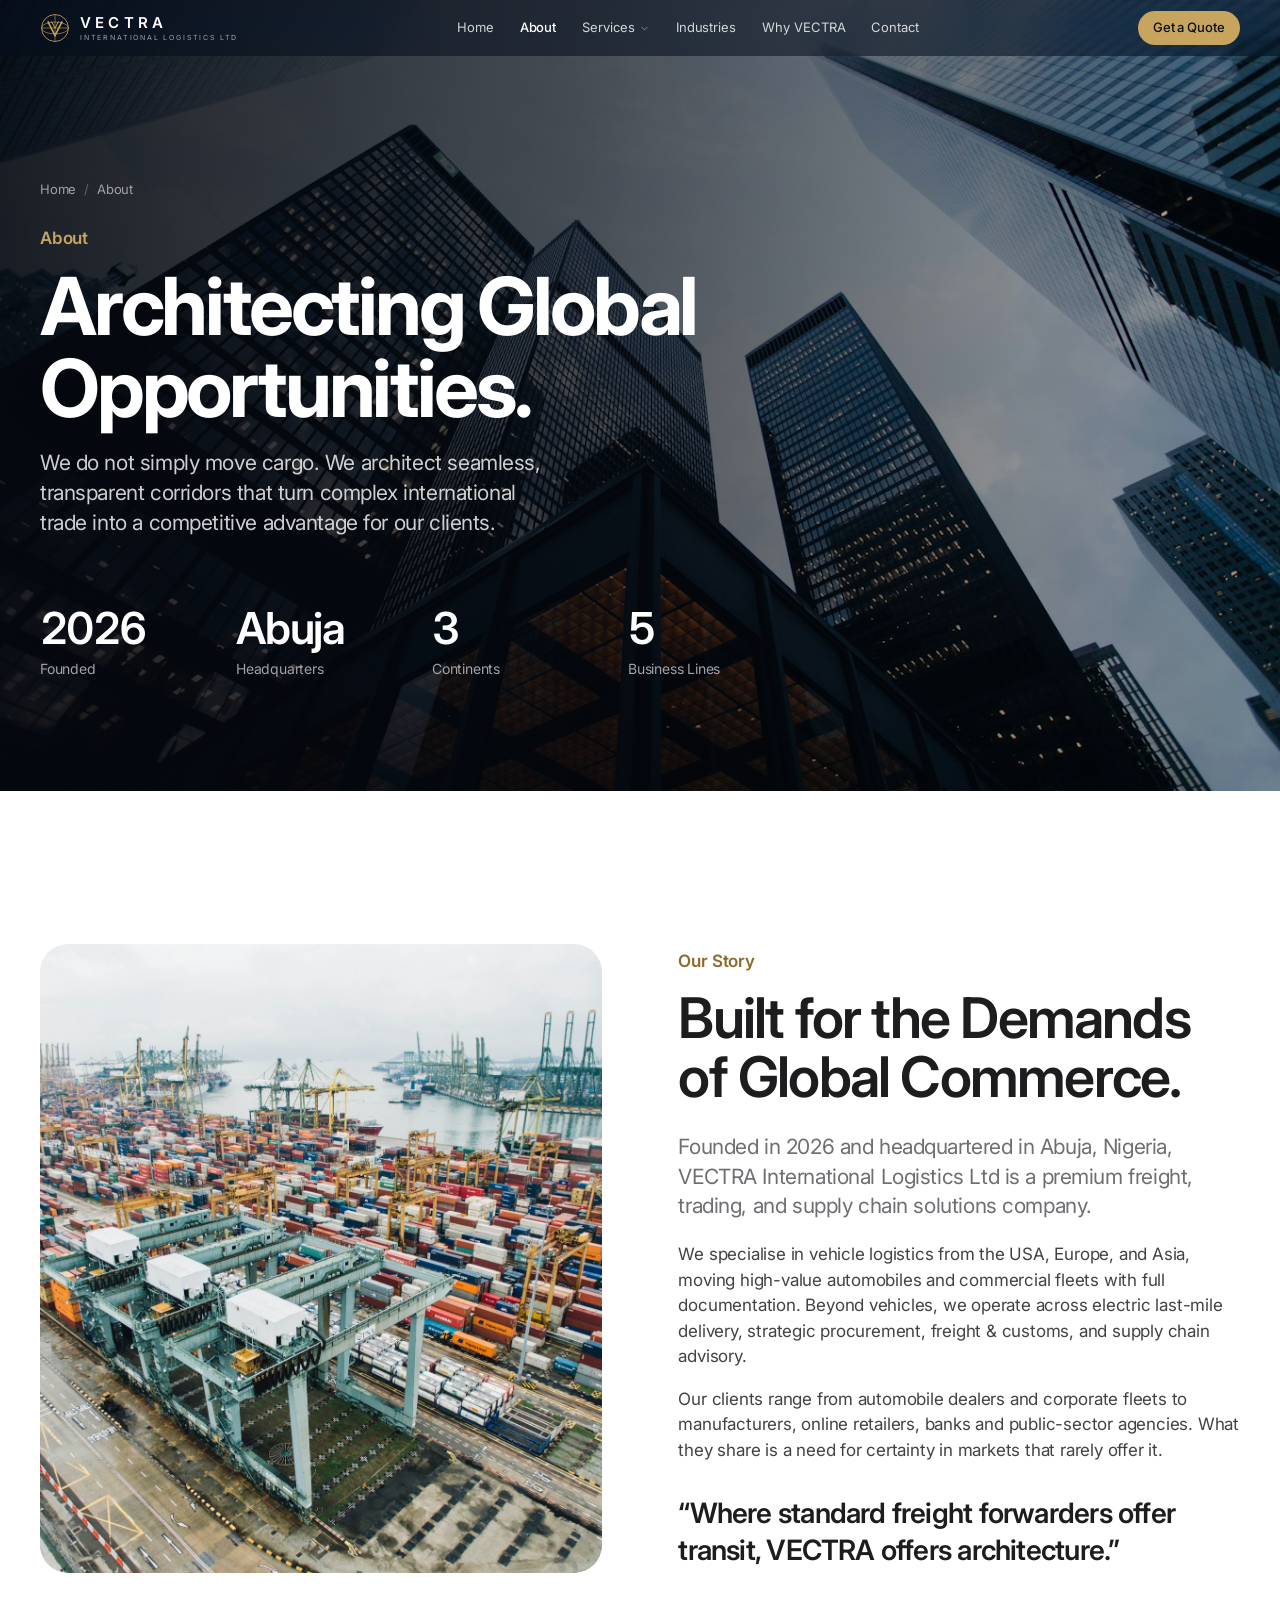
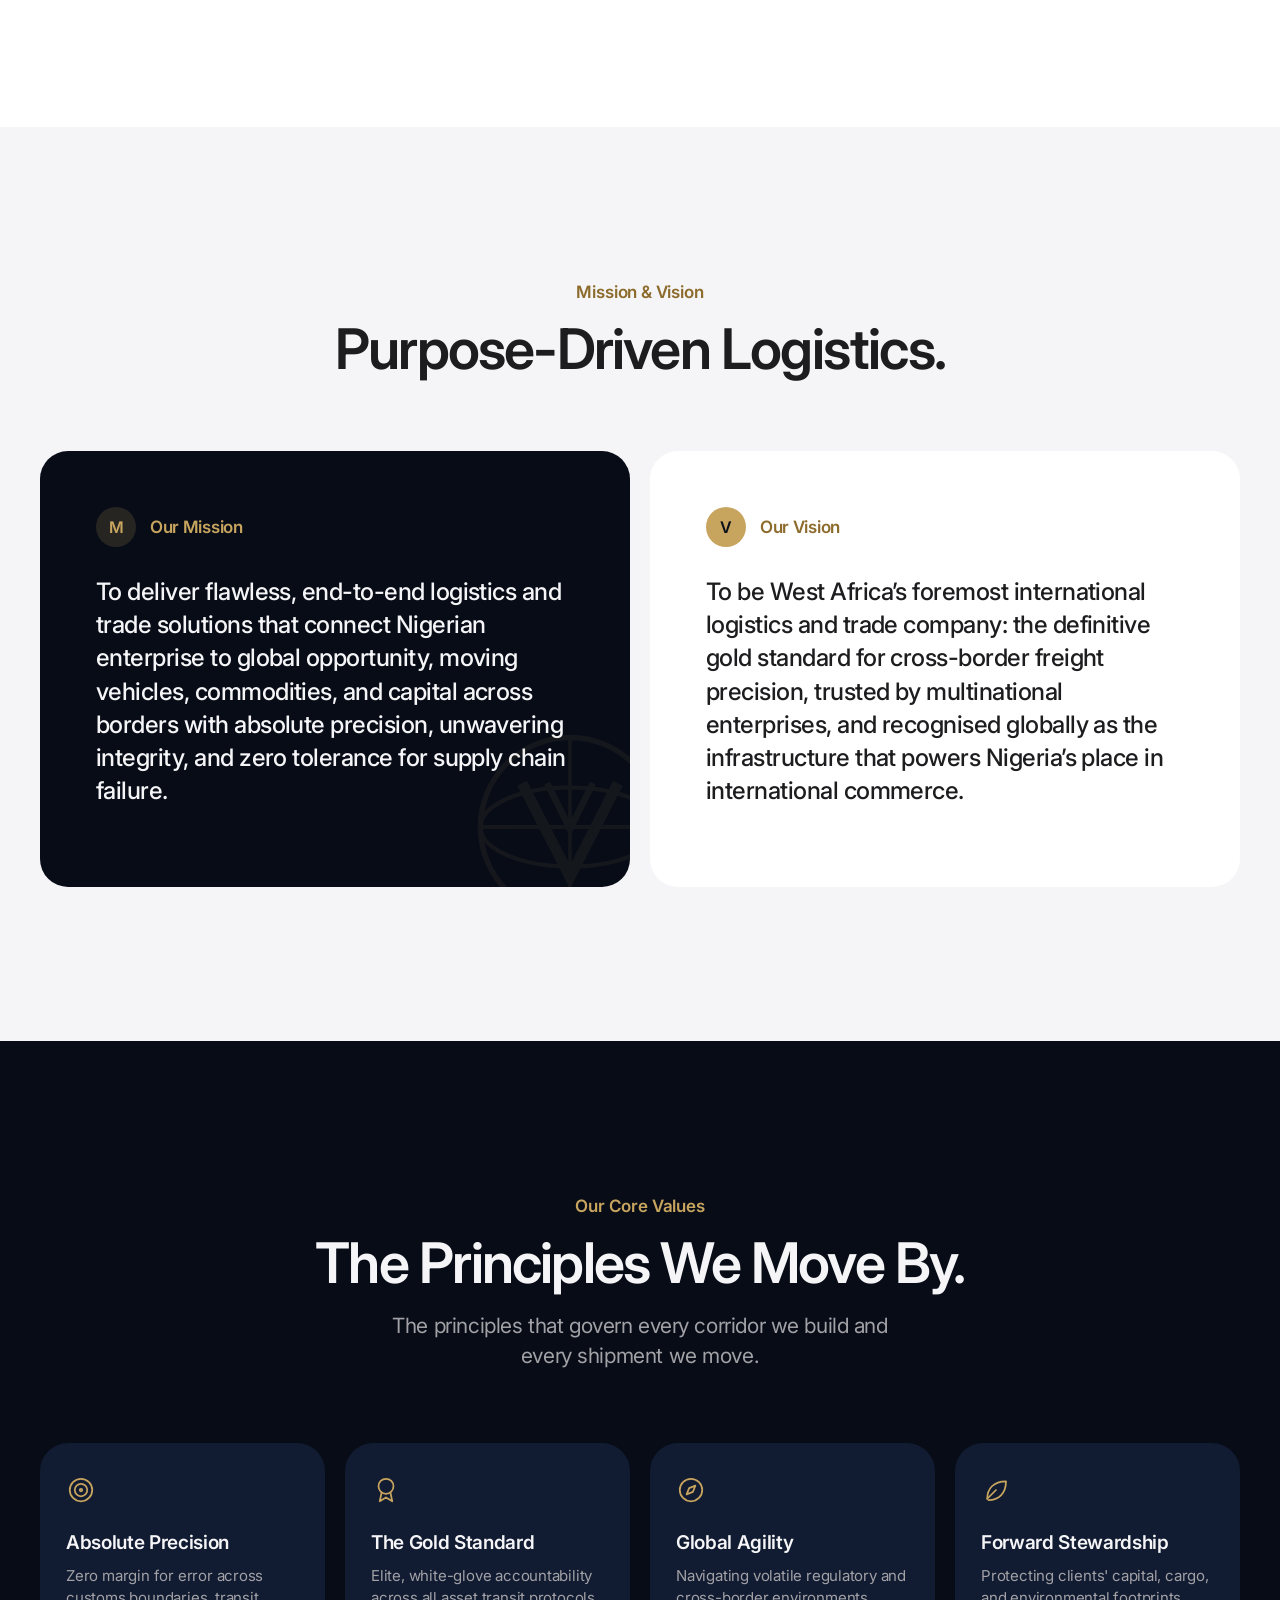
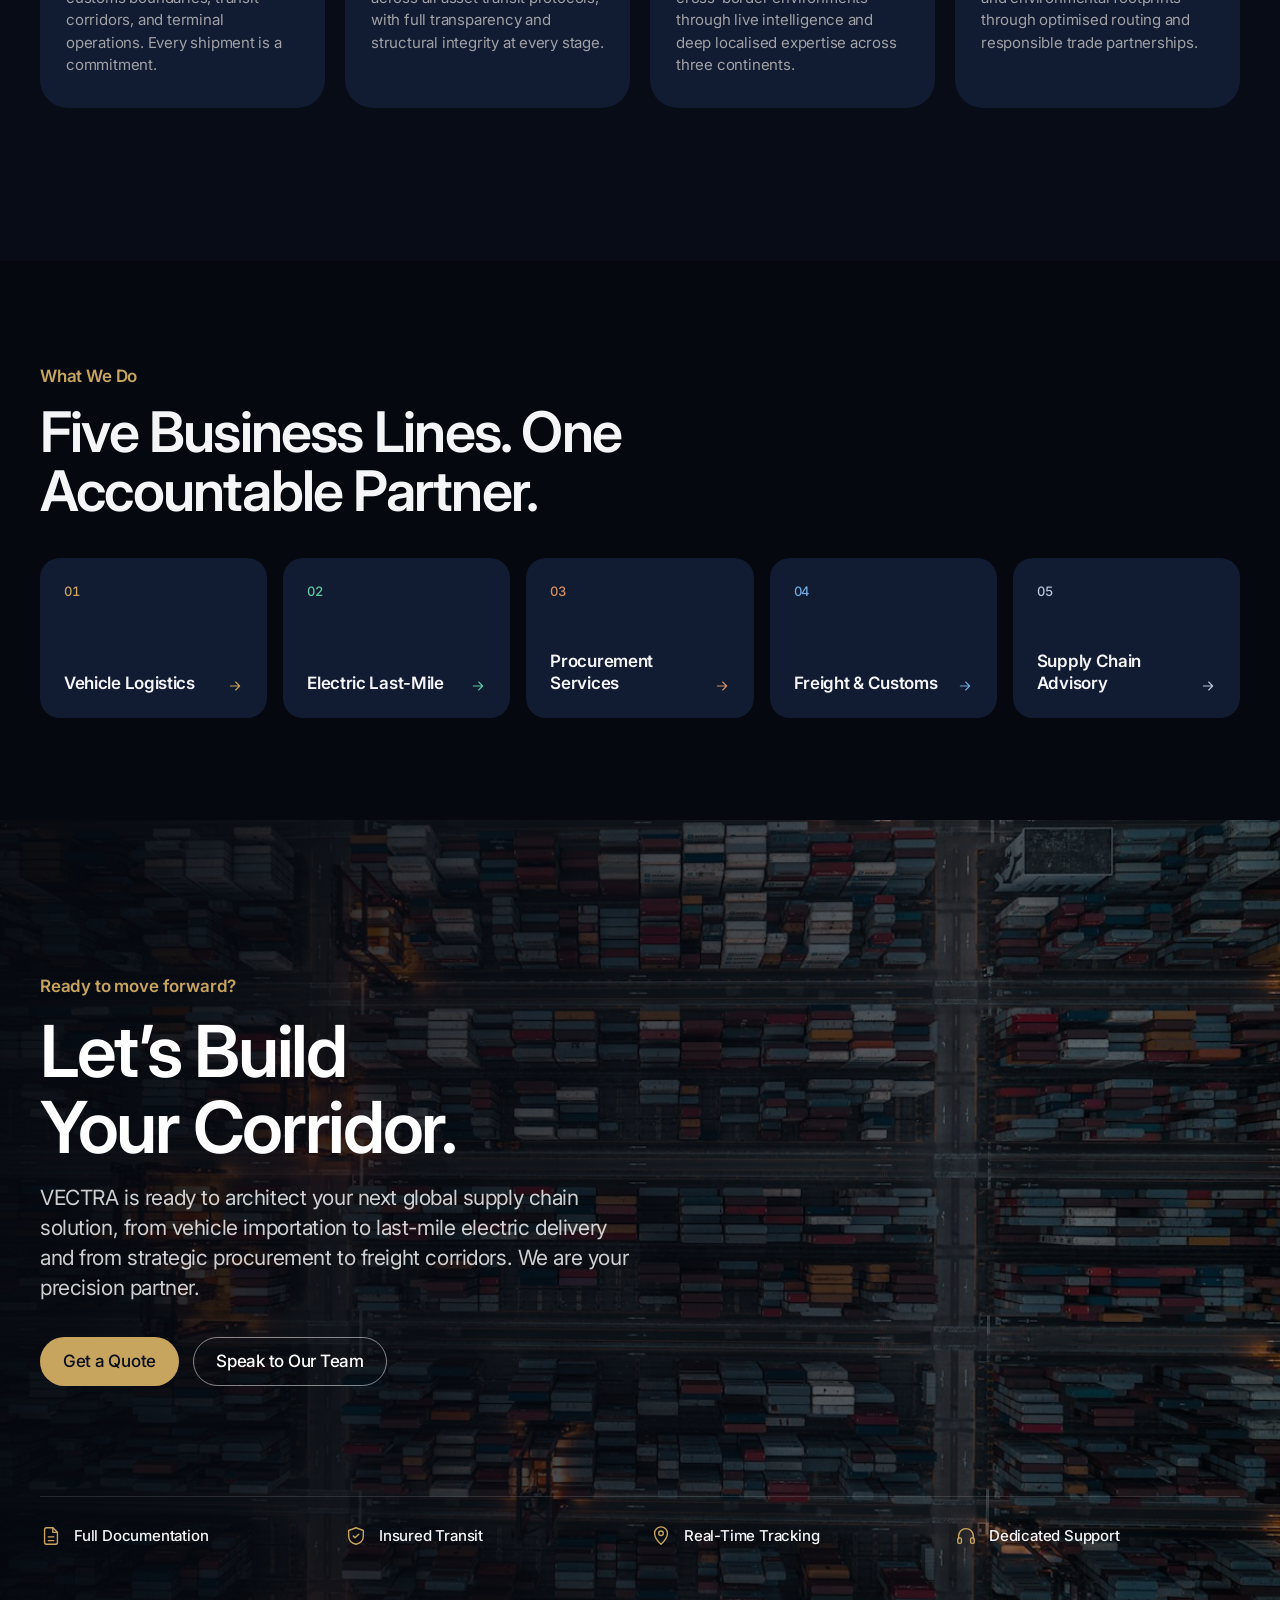
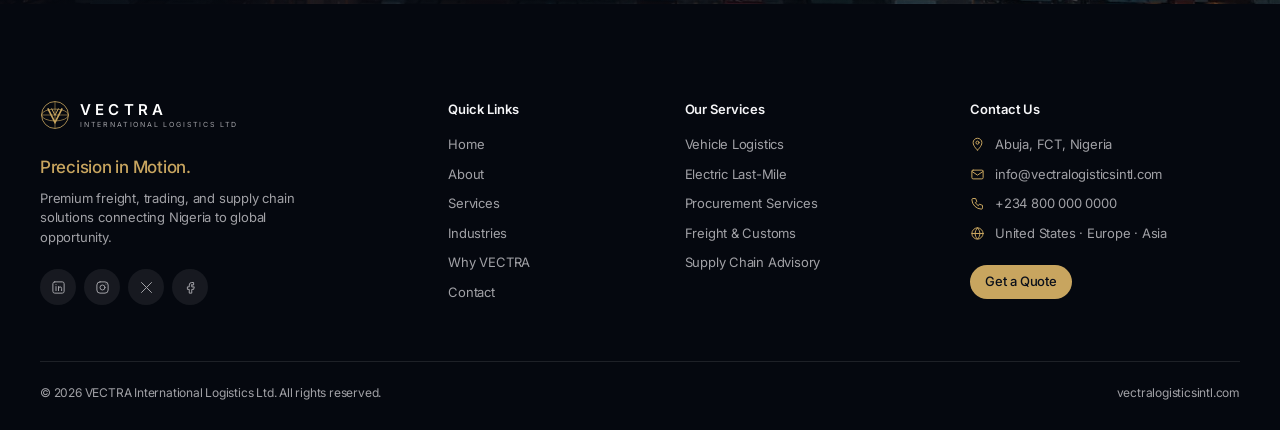
==== about.html @ 975ff4be "Initial VECTRA International Logistics website Co-Authored-By: Claude Opus 5.5 <noreply@anthropic.co" ====
<!DOCTYPE html>
<html lang="en" class="no-js">
<head>
<meta charset="utf-8">
<meta name="viewport" content="width=device-width, initial-scale=1">
<title>About Us | VECTRA International Logistics</title>
<meta name="description" content="VECTRA International Logistics Ltd: founded in 2026 in Abuja, Nigeria. Our story, mission, vision and the core values behind every corridor we build.">
<meta name="theme-color" content="#05080f">
<link rel="canonical" href="https://vectralogisticsintl.com/about.html">
<meta property="og:type" content="website">
<meta property="og:site_name" content="VECTRA International Logistics Ltd">
<meta property="og:title" content="About Us | VECTRA International Logistics">
<meta property="og:description" content="VECTRA International Logistics Ltd: founded in 2026 in Abuja, Nigeria. Our story, mission, vision and the core values behind every corridor we build.">
<meta property="og:url" content="https://vectralogisticsintl.com/about.html">
<meta property="og:image" content="https://vectralogisticsintl.com/images/port-cranes.jpg">
<link rel="icon" href="data:image/svg+xml,%3Csvg xmlns='http://www.w3.org/2000/svg' viewBox='0 0 48 48'%3E%3Crect width='48' height='48' rx='10' fill='%230a1729'/%3E%3Cg fill='none' stroke='%23c9a45c'%3E%3Ccircle cx='24' cy='24' r='18' stroke-width='1.6'/%3E%3Cpath d='M14.5 15L24 34l9.5-19' stroke-width='3.4'/%3E%3C/g%3E%3C/svg%3E">
<link rel="preconnect" href="https://fonts.googleapis.com">
<link rel="preconnect" href="https://fonts.gstatic.com" crossorigin>
<link href="https://fonts.googleapis.com/css2?family=Inter:opsz,wght@14..32,400;14..32,500;14..32,600;14..32,700&display=swap" rel="stylesheet">
<link rel="stylesheet" href="css/styles.css">
</head>
<body>
<a class="skip-link" href="#main">Skip to content</a>
<header class="site-header">
  <div class="container nav">
    <a class="brand" href="index.html" aria-label="VECTRA International Logistics, home"><svg class="brand__mark" viewBox="0 0 48 48" fill="none" stroke="currentColor" aria-hidden="true"><circle cx="24" cy="24" r="21.5" stroke-width="1.3"/><ellipse cx="24" cy="24" rx="21.5" ry="9.5" stroke-width="1"/><path d="M24 2.5v43M2.5 24h43" stroke-width="0.9"/><path d="M12.5 13.5L24 36l11.5-22.5" stroke-width="2.6"/><path d="M18.5 13.5L24 24.5l5.5-11" stroke-width="1.6"/></svg><span class="brand__text"><span class="brand__name">VECTRA</span><span class="brand__sub">INTERNATIONAL LOGISTICS LTD</span></span></a>
    <nav aria-label="Primary"><ul class="nav__links"><li><a href="index.html">Home</a></li><li><a href="about.html" aria-current="page">About</a></li><li class="has-dropdown"><a class="nav__toggle" href="services.html">Services <svg viewBox="0 0 24 24" fill="none" stroke="currentColor" stroke-width="1.6" stroke-linecap="round" stroke-linejoin="round" aria-hidden="true"><path d="M6 9l6 6 6-6"/></svg></a><ul class="dropdown"><li><a href="vehicle-logistics.html"><span class="num">01</span>Vehicle Logistics</a></li><li><a href="electric-last-mile.html"><span class="num">02</span>Electric Last-Mile</a></li><li><a href="procurement.html"><span class="num">03</span>Procurement Services</a></li><li><a href="freight-customs.html"><span class="num">04</span>Freight & Customs</a></li><li><a href="supply-chain-advisory.html"><span class="num">05</span>Supply Chain Advisory</a></li><li><a class="all" href="services.html">All services <svg viewBox="0 0 24 24" fill="none" stroke="currentColor" stroke-width="1.6" stroke-linecap="round" stroke-linejoin="round" aria-hidden="true"><path d="M5 12h14M13 6l6 6-6 6"/></svg></a></li></ul></li><li><a href="industries.html">Industries</a></li><li><a href="why-vectra.html">Why VECTRA</a></li><li><a href="contact.html">Contact</a></li></ul></nav>
    <div class="nav__cta">
      <a class="btn btn--gold btn--sm" href="contact.html">Get a Quote <svg viewBox="0 0 24 24" fill="none" stroke="currentColor" stroke-width="1.6" stroke-linecap="round" stroke-linejoin="round" aria-hidden="true"><path d="M5 12h14M13 6l6 6-6 6"/></svg></a>
      <button class="menu-btn" type="button" data-menu-open aria-controls="mobile-nav" aria-expanded="false" aria-label="Open menu"><svg viewBox="0 0 24 24" fill="none" stroke="currentColor" stroke-width="1.6" stroke-linecap="round" stroke-linejoin="round" aria-hidden="true"><path d="M4 7h16M4 12h16M4 17h16"/></svg></button>
    </div>
  </div>
</header>
<div class="mobile-nav" id="mobile-nav" aria-hidden="true">
  <div class="mobile-nav__top"><a class="brand" href="index.html" aria-label="VECTRA International Logistics, home"><svg class="brand__mark" viewBox="0 0 48 48" fill="none" stroke="currentColor" aria-hidden="true"><circle cx="24" cy="24" r="21.5" stroke-width="1.3"/><ellipse cx="24" cy="24" rx="21.5" ry="9.5" stroke-width="1"/><path d="M24 2.5v43M2.5 24h43" stroke-width="0.9"/><path d="M12.5 13.5L24 36l11.5-22.5" stroke-width="2.6"/><path d="M18.5 13.5L24 24.5l5.5-11" stroke-width="1.6"/></svg><span class="brand__text"><span class="brand__name">VECTRA</span><span class="brand__sub">INTERNATIONAL LOGISTICS LTD</span></span></a><button class="menu-btn" type="button" data-menu-close aria-label="Close menu" style="display:grid"><svg viewBox="0 0 24 24" fill="none" stroke="currentColor" stroke-width="1.6" stroke-linecap="round" stroke-linejoin="round" aria-hidden="true"><path d="M6 6l12 12M18 6L6 18"/></svg></button></div>
  <ul><li><a href="index.html">Home</a></li><li><a href="about.html">About</a></li><li><a href="services.html">Services</a><div class="sub"><a href="vehicle-logistics.html">01 &nbsp;Vehicle Logistics</a><a href="electric-last-mile.html">02 &nbsp;Electric Last-Mile</a><a href="procurement.html">03 &nbsp;Procurement Services</a><a href="freight-customs.html">04 &nbsp;Freight & Customs</a><a href="supply-chain-advisory.html">05 &nbsp;Supply Chain Advisory</a></div></li><li><a href="industries.html">Industries</a></li><li><a href="why-vectra.html">Why VECTRA</a></li><li><a href="contact.html">Contact</a></li></ul>
  <a class="btn btn--gold" href="contact.html">Get a Quote <svg viewBox="0 0 24 24" fill="none" stroke="currentColor" stroke-width="1.6" stroke-linecap="round" stroke-linejoin="round" aria-hidden="true"><path d="M5 12h14M13 6l6 6-6 6"/></svg></a>
</div>
<main id="main">
<section class="page-hero ">
  <div class="page-hero__bg"><img src="images/office.jpg" alt="" fetchpriority="high"></div>
  <div class="container">
    <nav class="crumbs" aria-label="Breadcrumb"><a href="index.html">Home</a><span aria-hidden="true">/</span><span>About</span></nav>
    <p class="eyebrow">About</p>
    <h1>Architecting Global Opportunities.</h1>
    <p class="lead">We do not simply move cargo. We architect seamless, transparent corridors that turn complex international trade into a competitive advantage for our clients.</p>
    <div class="stat-row">
      <div><div class="stat__value">2026</div><div class="stat__label">Founded</div></div>
      <div><div class="stat__value">Abuja</div><div class="stat__label">Headquarters</div></div>
      <div><div class="stat__value">3</div><div class="stat__label">Continents</div></div>
      <div><div class="stat__value">5</div><div class="stat__label">Business Lines</div></div>
    </div>
  </div>
</section>

<section class="section section--white">
  <div class="container split">
    <div class="story-img reveal"><img src="images/port-aerial.jpg" alt="Aerial view of a container terminal" loading="lazy"></div>
    <div class="reveal" style="--d:.12s">
      <p class="eyebrow">Our Story</p>
      <h2>Built for the Demands of Global Commerce.</h2>
      <p class="lead" style="margin-top:24px">Founded in 2026 and headquartered in Abuja, Nigeria, VECTRA International Logistics Ltd is a premium freight, trading, and supply chain solutions company.</p>
      <p>We specialise in vehicle logistics from the USA, Europe, and Asia, moving high-value automobiles and commercial fleets with full documentation. Beyond vehicles, we operate across electric last-mile delivery, strategic procurement, freight &amp; customs, and supply chain advisory.</p>
      <p>Our clients range from automobile dealers and corporate fleets to manufacturers, online retailers, banks and public-sector agencies. What they share is a need for certainty in markets that rarely offer it.</p>
      <p class="pull">“Where standard freight forwarders offer transit, VECTRA offers architecture.”</p>
    </div>
  </div>
</section>

<section class="section section--cream">
  <div class="container">
    <div class="section-head section-head--center reveal">
      <p class="eyebrow eyebrow--center">Mission &amp; Vision</p>
      <h2>Purpose-Driven Logistics.</h2>
    </div>
    <div class="mv-grid">
      <article class="mv-card mv-card--navy reveal">
        <div class="mv-card__head"><span class="mv-card__badge">M</span><h3>Our Mission</h3></div>
        <p>To deliver flawless, end-to-end logistics and trade solutions that connect Nigerian enterprise to global opportunity, moving vehicles, commodities, and capital across borders with absolute precision, unwavering integrity, and zero tolerance for supply chain failure.</p>
        <svg class="mv-card__mark" viewBox="0 0 48 48" fill="none" stroke="currentColor" aria-hidden="true"><circle cx="24" cy="24" r="21.5" stroke-width="1.3"/><ellipse cx="24" cy="24" rx="21.5" ry="9.5" stroke-width="1"/><path d="M24 2.5v43M2.5 24h43" stroke-width="0.9"/><path d="M12.5 13.5L24 36l11.5-22.5" stroke-width="2.6"/><path d="M18.5 13.5L24 24.5l5.5-11" stroke-width="1.6"/></svg>
      </article>
      <article class="mv-card mv-card--gold reveal" style="--d:.12s">
        <div class="mv-card__head"><span class="mv-card__badge">V</span><h3>Our Vision</h3></div>
        <p>To be West Africa’s foremost international logistics and trade company: the definitive gold standard for cross-border freight precision, trusted by multinational enterprises, and recognised globally as the infrastructure that powers Nigeria’s place in international commerce.</p>
      </article>
    </div>
  </div>
</section>

<section class="section dark">
  <div class="container">
    <div class="section-head section-head--center reveal">
      <p class="eyebrow eyebrow--center">Our Core Values</p>
      <h2>The Principles We Move By.</h2>
      <p class="lead">The principles that govern every corridor we build and every shipment we move.</p>
    </div>
    <div class="values"><div class="value reveal" style="--d:0.00s">
        <div class="icon-circle icon-circle--solid"><svg viewBox="0 0 24 24" fill="none" stroke="currentColor" stroke-width="1.6" stroke-linecap="round" stroke-linejoin="round" aria-hidden="true"><circle cx="12" cy="12" r="9"/><circle cx="12" cy="12" r="5"/><circle cx="12" cy="12" r="1"/></svg></div>
        <h3>Absolute Precision</h3><p>Zero margin for error across customs boundaries, transit corridors, and terminal operations. Every shipment is a commitment.</p></div><div class="value reveal" style="--d:0.08s">
        <div class="icon-circle icon-circle--solid"><svg viewBox="0 0 24 24" fill="none" stroke="currentColor" stroke-width="1.6" stroke-linecap="round" stroke-linejoin="round" aria-hidden="true"><circle cx="12" cy="9" r="6"/><path d="M8.5 14L7 21l5-3 5 3-1.5-7"/></svg></div>
        <h3>The Gold Standard</h3><p>Elite, white-glove accountability across all asset transit protocols, with full transparency and structural integrity at every stage.</p></div><div class="value reveal" style="--d:0.16s">
        <div class="icon-circle icon-circle--solid"><svg viewBox="0 0 24 24" fill="none" stroke="currentColor" stroke-width="1.6" stroke-linecap="round" stroke-linejoin="round" aria-hidden="true"><circle cx="12" cy="12" r="9"/><path d="M15.5 8.5l-2 5-5 2 2-5z"/></svg></div>
        <h3>Global Agility</h3><p>Navigating volatile regulatory and cross-border environments through live intelligence and deep localised expertise across three continents.</p></div><div class="value reveal" style="--d:0.24s">
        <div class="icon-circle icon-circle--solid"><svg viewBox="0 0 24 24" fill="none" stroke="currentColor" stroke-width="1.6" stroke-linecap="round" stroke-linejoin="round" aria-hidden="true"><path d="M5 19c0-8 5-14 15-14 0 10-6 15-14 15"/><path d="M5 19l7-7"/></svg></div>
        <h3>Forward Stewardship</h3><p>Protecting clients' capital, cargo, and environmental footprints through optimised routing and responsible trade partnerships.</p></div></div>
  </div>
</section>

<section class="section section--tight dark dark--deep">
  <div class="container">
    <div class="section-head reveal" style="margin-bottom:36px">
      <p class="eyebrow">What We Do</p>
      <h2>Five Business Lines. One Accountable Partner.</h2>
    </div>
    <div class="other-svcs other-svcs--5"><a class="other-svc reveal" style="--svc-accent:#c9a45c;--d:0.00s" href="vehicle-logistics.html">
        <span class="n">01</span>
        <div class="row"><h3>Vehicle Logistics</h3><svg viewBox="0 0 24 24" fill="none" stroke="currentColor" stroke-width="1.6" stroke-linecap="round" stroke-linejoin="round" aria-hidden="true"><path d="M5 12h14M13 6l6 6-6 6"/></svg></div></a><a class="other-svc reveal" style="--svc-accent:#5fc9a0;--d:0.06s" href="electric-last-mile.html">
        <span class="n">02</span>
        <div class="row"><h3>Electric Last-Mile</h3><svg viewBox="0 0 24 24" fill="none" stroke="currentColor" stroke-width="1.6" stroke-linecap="round" stroke-linejoin="round" aria-hidden="true"><path d="M5 12h14M13 6l6 6-6 6"/></svg></div></a><a class="other-svc reveal" style="--svc-accent:#d6905f;--d:0.12s" href="procurement.html">
        <span class="n">03</span>
        <div class="row"><h3>Procurement Services</h3><svg viewBox="0 0 24 24" fill="none" stroke="currentColor" stroke-width="1.6" stroke-linecap="round" stroke-linejoin="round" aria-hidden="true"><path d="M5 12h14M13 6l6 6-6 6"/></svg></div></a><a class="other-svc reveal" style="--svc-accent:#6fa8dc;--d:0.18s" href="freight-customs.html">
        <span class="n">04</span>
        <div class="row"><h3>Freight & Customs</h3><svg viewBox="0 0 24 24" fill="none" stroke="currentColor" stroke-width="1.6" stroke-linecap="round" stroke-linejoin="round" aria-hidden="true"><path d="M5 12h14M13 6l6 6-6 6"/></svg></div></a><a class="other-svc reveal" style="--svc-accent:#b9c6da;--d:0.24s" href="supply-chain-advisory.html">
        <span class="n">05</span>
        <div class="row"><h3>Supply Chain Advisory</h3><svg viewBox="0 0 24 24" fill="none" stroke="currentColor" stroke-width="1.6" stroke-linecap="round" stroke-linejoin="round" aria-hidden="true"><path d="M5 12h14M13 6l6 6-6 6"/></svg></div></a></div>
  </div>
</section>

<section class="cta">
  <div class="cta__bg"><img src="images/port-night.jpg" alt="" loading="lazy"></div>
  <div class="container">
    <div class="reveal" style="max-width:720px">
      <p class="eyebrow">Ready to move forward?</p>
      <h2>Let’s Build Your Corridor.</h2>
      <p class="lead">VECTRA is ready to architect your next global supply chain solution, from vehicle importation to last-mile electric delivery and from strategic procurement to freight corridors. We are your precision partner.</p>
      <div class="btn-row">
        <a class="btn btn--gold" href="contact.html">Get a Quote <svg viewBox="0 0 24 24" fill="none" stroke="currentColor" stroke-width="1.6" stroke-linecap="round" stroke-linejoin="round" aria-hidden="true"><path d="M5 12h14M13 6l6 6-6 6"/></svg></a>
        <a class="btn btn--ghost" href="mailto:info@vectralogisticsintl.com">Speak to Our Team</a>
      </div>
    </div>
    <ul class="assurances">
      <li><svg viewBox="0 0 24 24" fill="none" stroke="currentColor" stroke-width="1.6" stroke-linecap="round" stroke-linejoin="round" aria-hidden="true"><path d="M14 3H7a2 2 0 0 0-2 2v14a2 2 0 0 0 2 2h10a2 2 0 0 0 2-2V8z"/><path d="M14 3v5h5M9 13h6M9 17h6"/></svg>Full Documentation</li>
      <li><svg viewBox="0 0 24 24" fill="none" stroke="currentColor" stroke-width="1.6" stroke-linecap="round" stroke-linejoin="round" aria-hidden="true"><path d="M12 3l8 3v6c0 5-3.5 8-8 9-4.5-1-8-4-8-9V6z"/><path d="M9 12l2 2 4-4"/></svg>Insured Transit</li>
      <li><svg viewBox="0 0 24 24" fill="none" stroke="currentColor" stroke-width="1.6" stroke-linecap="round" stroke-linejoin="round" aria-hidden="true"><path d="M12 21s-7-6.2-7-12a7 7 0 0 1 14 0c0 5.8-7 12-7 12z"/><circle cx="12" cy="9" r="2.5"/></svg>Real-Time Tracking</li>
      <li><svg viewBox="0 0 24 24" fill="none" stroke="currentColor" stroke-width="1.6" stroke-linecap="round" stroke-linejoin="round" aria-hidden="true"><path d="M4 15v-3a8 8 0 0 1 16 0v3"/><rect x="3" y="14" width="4" height="6" rx="1.5"/><rect x="17" y="14" width="4" height="6" rx="1.5"/></svg>Dedicated Support</li>
    </ul>
  </div>
</section>
</main>
<footer class="site-footer">
  <div class="container">
    <div class="footer-grid">
      <div class="footer-brand">
        <a class="brand" href="index.html" aria-label="VECTRA home"><svg class="brand__mark" viewBox="0 0 48 48" fill="none" stroke="currentColor" aria-hidden="true"><circle cx="24" cy="24" r="21.5" stroke-width="1.3"/><ellipse cx="24" cy="24" rx="21.5" ry="9.5" stroke-width="1"/><path d="M24 2.5v43M2.5 24h43" stroke-width="0.9"/><path d="M12.5 13.5L24 36l11.5-22.5" stroke-width="2.6"/><path d="M18.5 13.5L24 24.5l5.5-11" stroke-width="1.6"/></svg><span class="brand__text"><span class="brand__name">VECTRA</span><span class="brand__sub">INTERNATIONAL LOGISTICS LTD</span></span></a>
        <p class="tag">Precision in Motion.</p>
        <p>Premium freight, trading, and supply chain solutions connecting Nigeria to global opportunity.</p>
        <!-- TODO: replace # with the real social profile URLs -->
        <div class="socials"><a href="#" aria-label="VECTRA on Linkedin"><svg viewBox="0 0 24 24" fill="none" stroke="currentColor" stroke-width="1.6" stroke-linecap="round" stroke-linejoin="round" aria-hidden="true"><rect x="3" y="3" width="18" height="18" rx="3"/><path d="M8 10.5V17M8 7.5v.01M12 17v-6.5M12 13.5a2.5 2.5 0 0 1 5 0V17"/></svg></a><a href="#" aria-label="VECTRA on Instagram"><svg viewBox="0 0 24 24" fill="none" stroke="currentColor" stroke-width="1.6" stroke-linecap="round" stroke-linejoin="round" aria-hidden="true"><rect x="3" y="3" width="18" height="18" rx="5"/><circle cx="12" cy="12" r="4"/><path d="M17.5 6.5v.01"/></svg></a><a href="#" aria-label="VECTRA on X"><svg viewBox="0 0 24 24" fill="none" stroke="currentColor" stroke-width="1.6" stroke-linecap="round" stroke-linejoin="round" aria-hidden="true"><path d="M4 4l16 16M20 4L4 20"/></svg></a><a href="#" aria-label="VECTRA on Facebook"><svg viewBox="0 0 24 24" fill="none" stroke="currentColor" stroke-width="1.6" stroke-linecap="round" stroke-linejoin="round" aria-hidden="true"><path d="M14 8h3V4h-3a4 4 0 0 0-4 4v3H7v4h3v6h4v-6h3l1-4h-4V8z"/></svg></a></div>
      </div>
      <div><h4>Quick Links</h4><ul><li><a href="index.html">Home</a></li><li><a href="about.html">About</a></li><li><a href="services.html">Services</a></li><li><a href="industries.html">Industries</a></li><li><a href="why-vectra.html">Why VECTRA</a></li><li><a href="contact.html">Contact</a></li></ul></div>
      <div><h4>Our Services</h4><ul><li><a href="vehicle-logistics.html">Vehicle Logistics</a></li><li><a href="electric-last-mile.html">Electric Last-Mile</a></li><li><a href="procurement.html">Procurement Services</a></li><li><a href="freight-customs.html">Freight & Customs</a></li><li><a href="supply-chain-advisory.html">Supply Chain Advisory</a></li></ul></div>
      <div>
        <h4>Contact Us</h4>
        <ul class="contact-list">
          <li><svg viewBox="0 0 24 24" fill="none" stroke="currentColor" stroke-width="1.6" stroke-linecap="round" stroke-linejoin="round" aria-hidden="true"><path d="M12 21s-7-6.2-7-12a7 7 0 0 1 14 0c0 5.8-7 12-7 12z"/><circle cx="12" cy="9" r="2.5"/></svg><span>Abuja, FCT, Nigeria</span></li>
          <li><svg viewBox="0 0 24 24" fill="none" stroke="currentColor" stroke-width="1.6" stroke-linecap="round" stroke-linejoin="round" aria-hidden="true"><rect x="3" y="5" width="18" height="14" rx="2"/><path d="M3 7l9 6 9-6"/></svg><a href="mailto:info@vectralogisticsintl.com">info@vectralogisticsintl.com</a></li>
          <!-- TODO: replace placeholder phone number -->
          <li><svg viewBox="0 0 24 24" fill="none" stroke="currentColor" stroke-width="1.6" stroke-linecap="round" stroke-linejoin="round" aria-hidden="true"><path d="M5 4h4l2 5-2.5 1.5a11 11 0 0 0 5 5L15 13l5 2v4a2 2 0 0 1-2 2A16 16 0 0 1 3 6a2 2 0 0 1 2-2"/></svg><a href="tel:+2348000000000">+234 800 000 0000</a></li>
          <li><svg viewBox="0 0 24 24" fill="none" stroke="currentColor" stroke-width="1.6" stroke-linecap="round" stroke-linejoin="round" aria-hidden="true"><circle cx="12" cy="12" r="9"/><path d="M3 12h18M12 3c2.5 2.7 3.8 5.7 3.8 9s-1.3 6.3-3.8 9c-2.5-2.7-3.8-5.7-3.8-9S9.5 5.7 12 3z"/></svg><span>United States · Europe · Asia</span></li>
        </ul>
        <a class="btn btn--gold btn--sm" href="contact.html">Get a Quote <svg viewBox="0 0 24 24" fill="none" stroke="currentColor" stroke-width="1.6" stroke-linecap="round" stroke-linejoin="round" aria-hidden="true"><path d="M5 12h14M13 6l6 6-6 6"/></svg></a>
      </div>
    </div>
    <div class="footer-bottom">
      <span>&copy; <span data-year>2026</span> VECTRA International Logistics Ltd. All rights reserved.</span>
      <span>vectralogisticsintl.com</span>
    </div>
  </div>
</footer>
<script src="js/main.js"></script>
</body>
</html>
---- css/styles.css ----
/* ==========================================================================
   VECTRA International Logistics Ltd — "Precision in Motion."
   Visual language: Apple HIG (clarity, deference, depth) in VECTRA navy + gold.
   ========================================================================== */

:root {
  /* Brand */
  --gold: #c8a55f;
  --gold-bright: #dcbd7c;
  --gold-ink: #8c6b2c;          /* gold that passes contrast on white */

  /* Light surfaces */
  --bg: #ffffff;
  --bg-2: #f5f5f7;
  --ink: #1d1d1f;
  --ink-2: #424245;
  --muted: #6e6e73;
  --line: rgba(0, 0, 0, 0.08);

  /* Dark surfaces (navy, pushed toward black) */
  --navy-950: #05080f;
  --navy-900: #070c17;
  --navy-850: #0c1426;
  --navy-800: #111b31;
  --navy-700: #1a2742;
  --on-dark: #f5f5f7;
  --on-dark-2: #a1a1a6;
  --line-dark: rgba(255, 255, 255, 0.1);

  --accent: var(--gold);

  --sans: -apple-system, BlinkMacSystemFont, "SF Pro Display", "SF Pro Text", "Inter", "Helvetica Neue", Arial, sans-serif;

  --r-sm: 12px;
  --r: 20px;
  --r-lg: 28px;
  --shadow: 0 30px 60px -30px rgba(0, 0, 0, 0.35);
  --shadow-soft: 0 12px 40px -20px rgba(0, 0, 0, 0.18);
  --container: 1200px;
  --gutter: clamp(20px, 4vw, 40px);
  --ease: cubic-bezier(0.25, 1, 0.5, 1);      /* ≈ critically damped spring */
  --ease-press: cubic-bezier(0.3, 0, 0.2, 1);
}

*,
*::before,
*::after { box-sizing: border-box; }

html { scroll-behavior: smooth; -webkit-text-size-adjust: 100%; }

body {
  margin: 0;
  font-family: var(--sans);
  font-size: 17px;
  line-height: 1.5;
  letter-spacing: -0.012em;
  color: var(--ink-2);
  background: var(--bg);
  -webkit-font-smoothing: antialiased;
  -moz-osx-font-smoothing: grayscale;
  font-optical-sizing: auto;
  overflow-x: hidden;
}

img { display: block; max-width: 100%; height: auto; }
a { color: inherit; text-decoration: none; }
button, input, select, textarea { font: inherit; color: inherit; letter-spacing: inherit; }
svg { flex-shrink: 0; }

h1, h2, h3, h4 { margin: 0; color: var(--ink); font-weight: 600; text-wrap: balance; }
h1 { font-size: clamp(3rem, 7.4vw, 5.75rem); line-height: 1.02; letter-spacing: -0.04em; font-weight: 700; }
h2 { font-size: clamp(2.2rem, 4.6vw, 3.5rem); line-height: 1.06; letter-spacing: -0.032em; }
h3 { font-size: 1.1875rem; line-height: 1.3; letter-spacing: -0.018em; }
p { margin: 0 0 1em; }
p:last-child { margin-bottom: 0; }

.container { width: min(var(--container), 100% - var(--gutter) * 2); margin-inline: auto; }
.gold { color: var(--gold); }
.accent { color: var(--accent); }
.sr-only { position: absolute; width: 1px; height: 1px; overflow: hidden; clip: rect(0 0 0 0); white-space: nowrap; }

.skip-link {
  position: absolute; left: 16px; top: -60px; z-index: 200;
  background: var(--gold); color: var(--navy-900); padding: 10px 16px; border-radius: 980px; font-weight: 600;
}
.skip-link:focus { top: 16px; }
:focus-visible { outline: 2px solid var(--gold); outline-offset: 3px; border-radius: 6px; }

/* ---------- Eyebrow / section heads ---------- */
.eyebrow {
  display: block; margin: 0 0 14px;
  font-size: 1.0625rem; font-weight: 600; letter-spacing: -0.01em;
  color: var(--gold-ink);
}
.dark .eyebrow, .page-hero .eyebrow, .hero .eyebrow, .cta .eyebrow { color: var(--gold); }
.eyebrow--center { text-align: center; }

.section-head { max-width: 760px; margin-bottom: clamp(44px, 6vw, 72px); }
.section-head--center { text-align: center; margin-inline: auto; }
.section-head .lead { margin-top: 18px; }
.lead { font-size: 1.3125rem; line-height: 1.42; letter-spacing: -0.02em; color: var(--muted); max-width: 40ch; }
.dark .lead { color: var(--on-dark-2); }
.section-head--center .lead { margin-inline: auto; }

/* ---------- Buttons ---------- */
.btn {
  display: inline-flex; align-items: center; justify-content: center; gap: 8px;
  min-height: 44px; padding: 11px 22px; border-radius: 980px; border: 1px solid transparent;
  font-size: 1.0625rem; font-weight: 500; letter-spacing: -0.015em; cursor: pointer; white-space: nowrap;
  transition: background-color 0.25s var(--ease), color 0.25s var(--ease), border-color 0.25s var(--ease), transform 0.12s var(--ease-press);
  -webkit-tap-highlight-color: transparent;
}
.btn svg { display: none; }
.btn:active { transform: scale(0.97); }
.btn--gold { background: var(--gold); color: #0a0f1a; }
.btn--gold:hover { background: var(--gold-bright); }
.btn--ghost { border-color: rgba(255, 255, 255, 0.5); color: #fff; }
.btn--ghost:hover { background: rgba(255, 255, 255, 0.1); border-color: #fff; }
.btn--outline { background: var(--ink); color: #fff; }
.btn--outline:hover { background: #000; }
.btn--sm { min-height: 32px; padding: 6px 14px; font-size: 0.8125rem; font-weight: 500; letter-spacing: -0.005em; }
.btn-row { display: flex; flex-wrap: wrap; gap: 14px; align-items: center; }

.link-arrow {
  display: inline-flex; align-items: center; gap: 4px;
  font-size: 1.0625rem; font-weight: 400; color: var(--gold-ink);
}
.link-arrow svg { width: 15px; height: 15px; transition: transform 0.3s var(--ease); }
.link-arrow:hover { text-decoration: underline; text-underline-offset: 3px; }
.link-arrow:hover svg { transform: translateX(3px); }
.dark .link-arrow { color: var(--gold); }

.icon-circle {
  width: 44px; height: 44px; border-radius: 50%;
  display: grid; place-items: center;
  background: color-mix(in srgb, var(--accent) 13%, transparent); color: var(--accent);
}
.icon-circle svg { width: 21px; height: 21px; stroke-width: 1.5; }
.icon-circle--solid { background: var(--gold); color: #0a0f1a; }
.section--white .icon-circle, .section--cream .icon-circle, .fact-card .icon-circle { color: var(--gold-ink); }

/* ---------- Header (glass) ---------- */
.site-header {
  position: fixed; inset: 0 0 auto; z-index: 100;
  padding-top: env(safe-area-inset-top, 0px);
  background: rgba(8, 13, 24, 0.55);
  backdrop-filter: saturate(180%) blur(20px);
  -webkit-backdrop-filter: saturate(180%) blur(20px);
  transition: background-color 0.4s var(--ease);
}
.site-header::after {
  content: ""; position: absolute; left: 0; right: 0; bottom: 0; height: 1px;
  background: rgba(255, 255, 255, 0.08); opacity: 0; transition: opacity 0.4s var(--ease);
}
.site-header.is-scrolled { background: rgba(8, 13, 24, 0.78); }
.site-header.is-scrolled::after { opacity: 1; }
.nav { display: flex; align-items: center; justify-content: space-between; gap: 24px; height: 56px; }

.brand { display: inline-flex; align-items: center; gap: 10px; color: #fff; }
.brand__mark { width: 30px; height: 30px; color: var(--gold); }
.brand__text { display: flex; flex-direction: column; line-height: 1; }
.brand__name { font-weight: 600; font-size: 0.9375rem; letter-spacing: 0.28em; }
.brand__sub { font-size: 0.4375rem; letter-spacing: 0.26em; margin-top: 4px; color: var(--on-dark-2); }

.nav__links { display: flex; align-items: center; gap: 2px; list-style: none; margin: 0; padding: 0; }
.nav__links > li { position: relative; }
.nav__links a,
.nav__links button.nav__toggle {
  display: inline-flex; align-items: center; gap: 4px;
  padding: 8px 12px; font-size: 0.8125rem; font-weight: 400; letter-spacing: -0.005em; color: rgba(255, 255, 255, 0.8);
  background: none; border: 0; cursor: pointer; transition: color 0.2s;
}
.nav__links a:hover,
.nav__links button.nav__toggle:hover { color: #fff; }
.nav__links a[aria-current="page"],
.nav__links .is-active > .nav__toggle { color: #fff; font-weight: 500; }
.nav__toggle svg { width: 11px; height: 11px; opacity: 0.7; transition: transform 0.3s var(--ease); }

.dropdown {
  position: absolute; top: calc(100% + 12px); left: 50%; min-width: 280px;
  transform: translate(-50%, -6px) scale(0.98); transform-origin: top center; opacity: 0; visibility: hidden;
  background: rgba(16, 24, 42, 0.82);
  backdrop-filter: saturate(180%) blur(24px); -webkit-backdrop-filter: saturate(180%) blur(24px);
  border: 1px solid rgba(255, 255, 255, 0.1); border-radius: 18px;
  padding: 8px; list-style: none; margin: 0; box-shadow: 0 24px 60px -20px rgba(0, 0, 0, 0.6);
  transition: opacity 0.25s var(--ease), transform 0.35s var(--ease), visibility 0.25s;
}
.dropdown::before { content: ""; position: absolute; inset: -14px 0 auto; height: 14px; }
.has-dropdown:hover .dropdown,
.has-dropdown:focus-within .dropdown { opacity: 1; visibility: visible; transform: translate(-50%, 0) scale(1); }
.has-dropdown:hover .nav__toggle svg { transform: rotate(180deg); }
.dropdown a { display: flex; width: 100%; gap: 12px; padding: 10px 12px; border-radius: 10px; font-size: 0.875rem; color: rgba(255, 255, 255, 0.88); }
.dropdown a:hover { background: rgba(255, 255, 255, 0.08); color: #fff; }
.dropdown .num { font-size: 0.75rem; color: var(--gold); font-weight: 500; width: 18px; font-variant-numeric: tabular-nums; }
.dropdown .all { margin-top: 4px; color: var(--gold); border-top: 1px solid rgba(255, 255, 255, 0.08); border-radius: 0 0 10px 10px; padding-top: 12px; }
.dropdown .all svg { width: 13px; height: 13px; }

.nav__cta { display: flex; align-items: center; gap: 10px; }
.menu-btn {
  display: none; width: 44px; height: 44px; border-radius: 50%;
  background: transparent; border: 0; color: #fff; place-items: center; cursor: pointer;
}
.menu-btn svg { width: 20px; height: 20px; }

/* Mobile drawer: large-type list, glass */
.mobile-nav {
  position: fixed; inset: 0; z-index: 150;
  background: rgba(5, 8, 15, 0.94);
  backdrop-filter: blur(30px); -webkit-backdrop-filter: blur(30px);
  padding: calc(env(safe-area-inset-top, 0px) + 6px) var(--gutter) 40px; overflow-y: auto;
  opacity: 0; visibility: hidden;
  transition: opacity 0.3s var(--ease), visibility 0.3s;
}
.mobile-nav.is-open { opacity: 1; visibility: visible; }
.mobile-nav__top { display: flex; justify-content: space-between; align-items: center; height: 56px; margin-bottom: 24px; }
.mobile-nav ul { list-style: none; padding: 0; margin: 0; }
.mobile-nav > ul > li { opacity: 0; transform: translateY(-8px); transition: opacity 0.4s var(--ease), transform 0.5s var(--ease); }
.mobile-nav.is-open > ul > li { opacity: 1; transform: none; }
.mobile-nav.is-open > ul > li:nth-child(2) { transition-delay: 0.03s; }
.mobile-nav.is-open > ul > li:nth-child(3) { transition-delay: 0.06s; }
.mobile-nav.is-open > ul > li:nth-child(4) { transition-delay: 0.09s; }
.mobile-nav.is-open > ul > li:nth-child(5) { transition-delay: 0.12s; }
.mobile-nav.is-open > ul > li:nth-child(6) { transition-delay: 0.15s; }
.mobile-nav > ul > li > a { display: block; padding: 8px 0; font-size: 1.75rem; font-weight: 600; letter-spacing: -0.03em; color: var(--on-dark); }
.mobile-nav .sub { padding: 2px 0 12px; }
.mobile-nav .sub a { display: block; padding: 6px 0; color: var(--on-dark-2); font-size: 1rem; }
.mobile-nav .btn { margin-top: 32px; }
body.nav-open { overflow: hidden; }

/* ---------- Hero (home) ---------- */
.hero {
  position: relative; min-height: min(100svh, 940px);
  display: flex; flex-direction: column; justify-content: flex-end;
  color: #fff; background: var(--navy-950); overflow: hidden;
  padding: 140px 0 36px;
}
.hero__bg { position: absolute; inset: 0; }
.hero__bg img { width: 100%; height: 100%; object-fit: cover; transform: scale(1.04); animation: heroSettle 2.4s var(--ease) forwards; }
@keyframes heroSettle { to { transform: scale(1); } }
.hero__bg::after {
  content: ""; position: absolute; inset: 0;
  background:
    linear-gradient(90deg, rgba(5, 8, 15, 0.86) 0%, rgba(5, 8, 15, 0.55) 45%, rgba(5, 8, 15, 0.1) 100%),
    linear-gradient(0deg, rgba(5, 8, 15, 0.92) 0%, rgba(5, 8, 15, 0) 50%);
}
.hero__content { position: relative; max-width: 760px; }
.hero h1 { color: #fff; margin-bottom: 22px; }
.hero h1 .gold { display: block; }
.hero__lead { font-size: clamp(1.25rem, 2vw, 1.5rem); line-height: 1.35; letter-spacing: -0.022em; color: rgba(255, 255, 255, 0.82); max-width: 32ch; margin-bottom: 34px; }
.hero__eyebrow { color: var(--gold); }
.hero__foot {
  position: relative; margin-top: clamp(56px, 10vh, 110px);
  display: flex; align-items: center; justify-content: space-between; gap: 20px;
  padding-top: 22px; border-top: 1px solid rgba(255, 255, 255, 0.12);
}
.route { display: flex; align-items: center; flex-wrap: wrap; gap: 14px; font-size: 0.875rem; color: rgba(255, 255, 255, 0.78); }
.route .sep { width: 3px; height: 3px; border-radius: 50%; background: rgba(255, 255, 255, 0.45); }
.route svg { width: 16px; height: 16px; color: var(--gold); }
.route strong { color: var(--gold); font-weight: 500; }
.scroll-cue {
  width: 44px; height: 44px; border-radius: 50%;
  background: rgba(255, 255, 255, 0.1); backdrop-filter: blur(12px); -webkit-backdrop-filter: blur(12px);
  display: grid; place-items: center; color: #fff; transition: background-color 0.3s, transform 0.12s var(--ease-press);
}
.scroll-cue:hover { background: rgba(255, 255, 255, 0.18); }
.scroll-cue:active { transform: scale(0.94); }
.scroll-cue svg { width: 18px; height: 18px; }

/* ---------- Page hero (inner pages) ---------- */
.page-hero {
  position: relative; color: #fff; background: var(--navy-950); overflow: hidden;
  padding: clamp(150px, 20vh, 200px) 0 clamp(72px, 9vw, 112px);
}
.page-hero__bg { position: absolute; inset: 0; }
.page-hero__bg img { width: 100%; height: 100%; object-fit: cover; }
.page-hero__bg::after {
  content: ""; position: absolute; inset: 0;
  background: linear-gradient(90deg, rgba(5, 8, 15, 0.9) 0%, rgba(5, 8, 15, 0.7) 45%, rgba(5, 8, 15, 0.3) 100%);
}
.page-hero .container { position: relative; }
.page-hero h1 { color: #fff; font-size: clamp(2.8rem, 6.4vw, 5rem); max-width: 15ch; margin-bottom: 20px; }
.page-hero .lead { color: rgba(255, 255, 255, 0.8); }
.page-hero .btn-row { margin-top: 32px; }
.crumbs { display: flex; gap: 8px; font-size: 0.8125rem; color: var(--on-dark-2); margin-bottom: 26px; }
.crumbs a:hover { color: #fff; }
.crumbs span[aria-hidden] { opacity: 0.5; }

.stat-row {
  display: grid; grid-template-columns: repeat(4, minmax(0, 1fr)); gap: 24px;
  margin-top: clamp(44px, 6vw, 68px); max-width: 760px;
}
.stat-row .stat__value { font-size: clamp(2rem, 3.6vw, 2.75rem); font-weight: 600; letter-spacing: -0.035em; color: #fff; line-height: 1; font-variant-numeric: tabular-nums; }
.stat-row .stat__label { font-size: 0.875rem; color: var(--on-dark-2); margin-top: 8px; }

/* ---------- Sections ---------- */
.section { padding: clamp(96px, 12vw, 160px) 0; position: relative; }
.section--tight { padding: clamp(72px, 8vw, 110px) 0; }
.section--cream { background: var(--bg-2); }
.section--white { background: var(--bg); }
.dark { background: var(--navy-900); color: var(--on-dark-2); }
.dark h2, .dark h3, .dark h4 { color: var(--on-dark); }
.dark--deep { background: var(--navy-950); }

.split { display: grid; grid-template-columns: 1fr 1fr; gap: clamp(40px, 6vw, 96px); align-items: center; }
.split--wide-left { grid-template-columns: 1.1fr 0.9fr; }
.split--map { grid-template-columns: 0.8fr 1.2fr; }

/* ---------- Corridor band ---------- */
.corridor-band { background: var(--navy-950); color: #fff; padding: 28px 0; }
.corridor-band__inner { display: flex; align-items: center; justify-content: space-between; gap: 24px; flex-wrap: wrap; }
.corridor-band .label { font-size: 0.875rem; color: var(--gold); font-weight: 500; }
.corridor-list { display: flex; flex-wrap: wrap; align-items: center; gap: 10px 32px; list-style: none; margin: 0; padding: 0; }
.corridor-list li { display: flex; align-items: baseline; gap: 8px; font-size: 0.9375rem; color: var(--on-dark); }
.corridor-list li small { font-size: 0.8125rem; color: var(--on-dark-2); }
.corridor-list .arrow { color: var(--gold); }
.corridor-list .arrow svg { width: 18px; height: 18px; }
.corridor-list .dest { font-weight: 600; color: var(--gold); }

/* ---------- About (home) ---------- */
.media-stack { position: relative; }
.media-stack__img { border-radius: var(--r-lg); overflow: hidden; aspect-ratio: 4 / 4.4; }
.media-stack__img img { width: 100%; height: 100%; object-fit: cover; }
.fact-card {
  position: absolute; right: -24px; bottom: -32px; width: min(270px, 72%);
  background: rgba(255, 255, 255, 0.82);
  backdrop-filter: saturate(180%) blur(20px); -webkit-backdrop-filter: saturate(180%) blur(20px);
  border: 1px solid rgba(255, 255, 255, 0.6);
  border-radius: var(--r); box-shadow: var(--shadow); padding: 8px 20px;
}
.fact-card ul { list-style: none; margin: 0; padding: 0; }
.fact-card li { display: flex; align-items: center; gap: 14px; padding: 12px 0; border-bottom: 1px solid var(--line); }
.fact-card li:last-child { border-bottom: 0; }
.fact-card .icon-circle { width: 36px; height: 36px; }
.fact-card .icon-circle svg { width: 17px; height: 17px; }
.fact-card small { display: block; font-size: 0.75rem; color: var(--muted); line-height: 1.3; }
.fact-card strong { display: block; font-size: 0.9375rem; color: var(--ink); font-weight: 600; line-height: 1.35; letter-spacing: -0.015em; }

/* ---------- Service tiles ---------- */
.services-grid { display: grid; grid-template-columns: repeat(6, 1fr); gap: 20px; }
.svc-card {
  grid-column: span 3; position: relative; display: grid; grid-template-columns: 1fr 1fr;
  background: var(--navy-800); border-radius: var(--r-lg); overflow: hidden; min-height: 260px;
  transition: transform 0.5s var(--ease), background-color 0.4s var(--ease);
  -webkit-tap-highlight-color: transparent;
}
.svc-card:nth-child(n + 3) { grid-column: span 2; grid-template-columns: 1fr; grid-template-rows: 180px 1fr; }
.svc-card:hover { transform: translateY(-4px); background: var(--navy-700); }
.svc-card:active { transform: scale(0.985); transition-duration: 0.12s; }
.svc-card__img { overflow: hidden; }
.svc-card__img img { width: 100%; height: 100%; object-fit: cover; transition: transform 1s var(--ease); }
.svc-card:hover .svc-card__img img { transform: scale(1.04); }
.svc-card__body { padding: 28px 28px 80px; position: relative; }
.svc-card__num { font-size: 0.8125rem; color: var(--gold); font-weight: 500; font-variant-numeric: tabular-nums; }
.svc-card h3 { color: var(--on-dark); font-size: 1.3125rem; letter-spacing: -0.025em; margin: 6px 0 10px; }
.svc-card p { font-size: 0.9375rem; color: var(--on-dark-2); line-height: 1.47; }
.svc-card .go {
  position: absolute; right: 22px; bottom: 22px; width: 36px; height: 36px; border-radius: 50%;
  background: rgba(255, 255, 255, 0.1); color: #fff; display: grid; place-items: center;
  transition: background-color 0.3s var(--ease), color 0.3s var(--ease);
}
.svc-card .go svg { width: 16px; height: 16px; }
.svc-card:hover .go { background: var(--gold); color: #0a0f1a; }

/* ---------- Industries tiles ---------- */
.ind-grid { display: grid; grid-template-columns: repeat(4, 1fr); gap: 20px; }
.ind-card {
  background: var(--bg-2); border-radius: var(--r-lg); overflow: hidden;
  transition: transform 0.5s var(--ease);
}
.ind-card:hover { transform: translateY(-4px); }
.ind-card__img { aspect-ratio: 4 / 3.4; overflow: hidden; }
.ind-card__img img { width: 100%; height: 100%; object-fit: cover; transition: transform 1s var(--ease); }
.ind-card:hover .ind-card__img img { transform: scale(1.04); }
.ind-card__body { padding: 22px 24px 28px; }
.ind-card h3 { margin-bottom: 6px; }
.ind-card p { font-size: 0.9375rem; color: var(--muted); line-height: 1.47; }

/* ---------- Why VECTRA ---------- */
.why-hero { position: relative; overflow: hidden; background: var(--bg); }
.why-hero__img { position: absolute; top: 0; right: 0; bottom: 0; width: 56%; }
.why-hero__img img { width: 100%; height: 100%; object-fit: cover; }
.why-hero__img::before {
  content: ""; position: absolute; inset: 0; z-index: 1;
  background: linear-gradient(90deg, var(--bg) 0%, rgba(255, 255, 255, 0.7) 22%, rgba(255, 255, 255, 0) 58%);
}
.why-hero .container { position: relative; z-index: 2; }
.why-hero__text { max-width: 540px; padding: clamp(60px, 8vw, 120px) 0 clamp(60px, 8vw, 110px); }

.feature-grid { display: grid; grid-template-columns: repeat(4, 1fr); gap: 20px; }
.feature {
  background: var(--bg-2); border-radius: var(--r-lg); padding: 32px 28px 34px;
  transition: transform 0.5s var(--ease);
}
.feature:hover { transform: translateY(-3px); }
.feature .icon-circle { background: none; width: auto; height: auto; place-items: start; margin-bottom: 26px; color: var(--gold-ink); }
.feature .icon-circle svg { width: 30px; height: 30px; stroke-width: 1.4; }
.feature h3 { margin-bottom: 8px; }
.feature p { font-size: 0.9375rem; color: var(--muted); line-height: 1.47; }
.dark .feature { background: var(--navy-800); }
.dark .feature p { color: var(--on-dark-2); }
.dark .feature .icon-circle { color: var(--gold); }
.feature__num { font-size: 0.8125rem; color: var(--accent); font-weight: 500; display: block; margin-bottom: 14px; }
.feature__rule { display: none; }

/* ---------- Corridor map ---------- */
.map-wrap { position: relative; }
.map-svg { width: 100%; height: auto; overflow: visible; }
.map-svg .arc { fill: none; stroke: var(--gold); stroke-width: 1.4; stroke-linecap: round; stroke-dasharray: 3 6; opacity: 0.75; }
.map-svg .arc-glow { fill: none; stroke: var(--gold); stroke-width: 2; stroke-linecap: round; stroke-dasharray: 60 1000; stroke-dashoffset: 1060; }
.map-wrap.is-visible .arc-glow { animation: travel 3.8s var(--ease) infinite; }
@keyframes travel { 0% { stroke-dashoffset: 1060; opacity: 0; } 15% { opacity: 1; } 85% { opacity: 1; } 100% { stroke-dashoffset: 0; opacity: 0; } }
.map-svg .node circle.core { fill: var(--ink); stroke: #fff; stroke-width: 2.5; }
.map-svg .node circle.pulse { fill: var(--gold); opacity: 0.3; transform-box: fill-box; transform-origin: center; animation: pulse 2.8s ease-out infinite; }
.map-svg .node--hub circle.core { fill: var(--gold); }
@keyframes pulse { 0% { transform: scale(0.6); opacity: 0.5; } 100% { transform: scale(2.4); opacity: 0; } }
.map-svg text { font-family: var(--sans); font-size: 19px; font-weight: 600; letter-spacing: -0.01em; fill: var(--ink); }
.dark .map-svg text { fill: var(--on-dark); }
.map-svg .map-dots { opacity: 0.5; }
.dark .map-svg .map-dots { opacity: 0.25; }

.bullets { list-style: none; padding: 0; margin: 0; display: grid; gap: 12px; }
.bullets li { display: flex; gap: 12px; align-items: flex-start; font-size: 1rem; line-height: 1.45; }
.bullets li svg { width: 18px; height: 18px; color: var(--accent); margin-top: 2px; stroke-width: 2; }
.section--white .bullets li svg, .section--cream .bullets li svg { color: var(--gold-ink); }
.dark .bullets li { color: var(--on-dark); }

/* ---------- CTA ---------- */
.cta { position: relative; color: #fff; overflow: hidden; background: var(--navy-950); padding: clamp(100px, 12vw, 160px) 0 56px; }
.cta__bg { position: absolute; inset: 0; }
.cta__bg img { width: 100%; height: 100%; object-fit: cover; }
.cta__bg::after { content: ""; position: absolute; inset: 0; background: linear-gradient(90deg, rgba(5, 8, 15, 0.92) 0%, rgba(5, 8, 15, 0.7) 50%, rgba(5, 8, 15, 0.4) 100%); }
.cta .container { position: relative; }
.cta h2 { color: #fff; font-size: clamp(2.6rem, 5.6vw, 4.5rem); margin-bottom: 18px; }
.cta p.lead { color: rgba(255, 255, 255, 0.8); margin-bottom: 34px; max-width: 46ch; }
.assurances {
  display: grid; grid-template-columns: repeat(4, 1fr); gap: 20px; list-style: none; padding: 28px 0 0; margin: clamp(64px, 9vw, 110px) 0 0;
  border-top: 1px solid rgba(255, 255, 255, 0.12);
}
.assurances li { display: flex; align-items: center; gap: 12px; font-size: 0.9375rem; font-weight: 500; color: var(--on-dark); }
.assurances svg { width: 22px; height: 22px; color: var(--gold); stroke-width: 1.5; }

/* ---------- Mission / vision ---------- */
.mv-grid { display: grid; grid-template-columns: 1fr 1fr; gap: 20px; }
.mv-card { border-radius: var(--r-lg); padding: clamp(34px, 4.5vw, 56px); position: relative; overflow: hidden; }
.mv-card--navy { background: var(--navy-900); color: var(--on-dark); }
.mv-card--gold { background: var(--bg); color: var(--ink); }
.mv-card__head { display: flex; align-items: center; gap: 14px; margin-bottom: 28px; }
.mv-card__badge { width: 40px; height: 40px; border-radius: 50%; display: grid; place-items: center; font-size: 1rem; font-weight: 600; }
.mv-card--navy .mv-card__badge { background: rgba(200, 165, 95, 0.16); color: var(--gold); }
.mv-card--gold .mv-card__badge { background: var(--gold); color: #0a0f1a; }
.mv-card h3 { font-size: 1.0625rem; }
.mv-card--navy h3 { color: var(--gold); }
.mv-card--gold h3 { color: var(--gold-ink); }
.mv-card p { font-size: clamp(1.25rem, 1.9vw, 1.5rem); line-height: 1.38; font-weight: 500; letter-spacing: -0.022em; }
.mv-card__mark { position: absolute; right: -40px; bottom: -40px; width: 200px; height: 200px; opacity: 0.07; }
.mv-card--navy .mv-card__mark { color: var(--gold); }

/* Values */
.values { display: grid; grid-template-columns: repeat(4, 1fr); gap: 20px; }
.value { padding: 32px 26px; background: var(--navy-800); border-radius: var(--r-lg); }
.value .icon-circle { background: none; width: auto; height: auto; place-items: start; margin-bottom: 26px; color: var(--gold); }
.value .icon-circle svg { width: 30px; height: 30px; stroke-width: 1.4; }
.value h3 { margin-bottom: 10px; }
.value p { font-size: 0.9375rem; line-height: 1.47; }

/* Story */
.story-img { border-radius: var(--r-lg); overflow: hidden; aspect-ratio: 5 / 5.6; }
.story-img img { width: 100%; height: 100%; object-fit: cover; }
.pull { font-size: clamp(1.4rem, 2.2vw, 1.75rem); line-height: 1.3; color: var(--ink); font-weight: 600; letter-spacing: -0.028em; margin: 32px 0 0; }

.kpi-grid { display: grid; grid-template-columns: repeat(4, 1fr); gap: 18px; }

/* ---------- Services overview rows ---------- */
.svc-rows { display: grid; gap: clamp(80px, 10vw, 140px); }
.svc-row { display: grid; grid-template-columns: 1.05fr 0.95fr; gap: clamp(36px, 6vw, 88px); align-items: center; }
.svc-row:nth-child(even) .svc-row__media { order: 2; }
.svc-row__media { position: relative; border-radius: var(--r-lg); overflow: hidden; aspect-ratio: 5 / 3.9; }
.svc-row__media img { width: 100%; height: 100%; object-fit: cover; transition: transform 1.2s var(--ease); }
.svc-row:hover .svc-row__media img { transform: scale(1.03); }
.svc-row__tag {
  position: absolute; left: 18px; top: 18px;
  background: rgba(20, 24, 34, 0.5); backdrop-filter: saturate(180%) blur(16px); -webkit-backdrop-filter: saturate(180%) blur(16px);
  color: #fff; border-radius: 980px; padding: 7px 14px; font-size: 0.8125rem; font-weight: 500;
}
.svc-row__tag b { color: var(--svc-accent, var(--gold)); font-weight: 600; }
.svc-row__num { font-size: 1.0625rem; font-weight: 600; color: var(--gold-ink); font-variant-numeric: tabular-nums; }
.svc-row h2 { font-size: clamp(2rem, 3.6vw, 3rem); margin: 8px 0 14px; }
.svc-row .tagline { font-size: 1.3125rem; line-height: 1.38; letter-spacing: -0.02em; color: var(--ink); font-weight: 500; margin-bottom: 14px; }
.svc-row p { color: var(--muted); }
.svc-row .bullets { margin: 26px 0 32px; }

.lifecycle { display: grid; grid-template-columns: repeat(5, 1fr); gap: 16px; position: relative; }
.lifecycle li { list-style: none; padding: 30px 22px 28px; background: var(--navy-800); border-radius: var(--r); }
.lifecycle .icon-circle { background: none; width: auto; height: auto; place-items: start; margin-bottom: 22px; color: var(--gold); }
.lifecycle .icon-circle svg { width: 28px; height: 28px; stroke-width: 1.4; }
.lifecycle h3 { margin-bottom: 6px; }
.lifecycle p { font-size: 0.875rem; line-height: 1.45; }
.lifecycle a { font-size: 0.875rem; color: var(--gold); display: inline-block; margin-top: 14px; }
.lifecycle a:hover { text-decoration: underline; text-underline-offset: 3px; }

/* ---------- Service detail ---------- */
.svc-hero .eyebrow { color: var(--accent); }
.svc-hero .tagline { font-size: clamp(1.3rem, 2.2vw, 1.625rem); line-height: 1.3; letter-spacing: -0.022em; font-weight: 500; color: var(--accent); margin: -4px 0 16px; max-width: 30ch; }
.svc-hero__meta { display: flex; flex-wrap: wrap; gap: 8px; margin-top: 28px; }
.chip {
  display: inline-flex; align-items: center; gap: 7px; padding: 7px 13px; border-radius: 980px;
  font-size: 0.8125rem; font-weight: 500; background: var(--bg-2); color: var(--ink-2);
}
.chip svg { width: 14px; height: 14px; color: var(--accent); }
.dark .chip, .page-hero .chip, .overview-card .chip {
  background: rgba(255, 255, 255, 0.1); color: rgba(255, 255, 255, 0.9);
  backdrop-filter: blur(12px); -webkit-backdrop-filter: blur(12px);
}

.overview-card { background: var(--navy-900); color: var(--on-dark); border-radius: var(--r-lg); padding: clamp(32px, 4vw, 48px); position: relative; overflow: hidden; }
.overview-card h3 { color: var(--on-dark); font-size: 1.3125rem; letter-spacing: -0.025em; margin-bottom: 22px; }
.overview-card h3 span { color: var(--accent); }
.overview-card .bullets li { color: var(--on-dark); }
.overview-card .bullets li svg { color: var(--accent); }
.overview-card__clients { margin-top: 30px; padding-top: 24px; border-top: 1px solid var(--line-dark); }
.overview-card__clients h4 { font-size: 0.875rem; font-weight: 500; color: var(--on-dark-2); margin-bottom: 12px; }
.overview-card__clients .chips { display: flex; flex-wrap: wrap; gap: 8px; }

.breakdown { display: grid; grid-template-columns: repeat(2, 1fr); gap: 20px; }
.breakdown__item { background: var(--bg); border-radius: var(--r-lg); padding: 34px 32px; display: flex; flex-direction: column; gap: 22px; transition: transform 0.5s var(--ease); }
.breakdown__item:hover { transform: translateY(-3px); }
.breakdown__item .icon-circle { background: none; width: auto; height: auto; place-items: start; color: var(--accent); filter: saturate(1.1) brightness(0.8); }
.breakdown__item .icon-circle svg { width: 30px; height: 30px; stroke-width: 1.4; }
.breakdown__item h3 { margin-bottom: 8px; font-size: 1.3125rem; letter-spacing: -0.025em; }
.breakdown__item p { font-size: 1rem; color: var(--muted); line-height: 1.5; }

.process { display: grid; grid-template-columns: repeat(5, 1fr); gap: 16px; }
.process li { list-style: none; position: relative; padding: 28px 22px 26px; border-radius: var(--r); background: var(--navy-800); }
.process li::after {
  content: ""; position: absolute; top: 50%; right: -11px; width: 7px; height: 7px; border-top: 1.5px solid var(--accent); border-right: 1.5px solid var(--accent);
  transform: translateY(-50%) rotate(45deg); z-index: 2; opacity: 0.8;
}
.process li:last-child::after { display: none; }
.process__step { font-size: 0.8125rem; color: var(--accent); font-weight: 500; display: block; margin-bottom: 18px; font-variant-numeric: tabular-nums; }
.process h3 { margin-bottom: 8px; font-size: 1.0625rem; }
.process p { font-size: 0.875rem; line-height: 1.47; }

.deliverables { display: grid; grid-template-columns: repeat(3, 1fr); gap: 0 32px; }
.deliverables--2 { grid-template-columns: 1fr 1fr; }
.deliverables li { list-style: none; display: flex; gap: 14px; align-items: flex-start; padding: 22px 0; border-bottom: 1px solid var(--line); }
.deliverables li svg { width: 20px; height: 20px; color: var(--accent); filter: brightness(0.8); margin-top: 1px; stroke-width: 2; }
.deliverables li strong { display: block; color: var(--ink); font-size: 1.0625rem; font-weight: 600; letter-spacing: -0.018em; margin-bottom: 2px; }
.deliverables li span { color: var(--muted); font-size: 0.9375rem; }

.clients { display: grid; grid-template-columns: repeat(auto-fit, minmax(170px, 1fr)); gap: 16px; }
.client { background: var(--bg); border-radius: var(--r); padding: 24px 22px; display: flex; flex-direction: column; gap: 18px; }
.client .icon-circle { background: none; width: auto; height: auto; place-items: start; color: var(--accent); filter: brightness(0.8); }
.client .icon-circle svg { width: 26px; height: 26px; stroke-width: 1.4; }
.client strong { color: var(--ink); font-size: 1.0625rem; font-weight: 600; letter-spacing: -0.018em; }

.gallery-strip { display: grid; grid-template-columns: 1.4fr 1fr; gap: 20px; }
.gallery-strip figure { margin: 0; border-radius: var(--r-lg); overflow: hidden; aspect-ratio: 16 / 10; }
.gallery-strip img { width: 100%; height: 100%; object-fit: cover; }

.other-svcs { display: grid; grid-template-columns: repeat(4, 1fr); gap: 16px; }
.other-svcs--5 { grid-template-columns: repeat(5, 1fr); }
.other-svc {
  display: flex; flex-direction: column; justify-content: space-between; gap: 34px; padding: 24px; border-radius: var(--r);
  background: var(--navy-800); min-height: 160px; transition: background-color 0.35s var(--ease), transform 0.5s var(--ease);
}
.other-svc:hover { background: var(--navy-700); transform: translateY(-3px); }
.other-svc:active { transform: scale(0.98); transition-duration: 0.12s; }
.other-svc span.n { font-size: 0.8125rem; color: var(--svc-accent); font-weight: 500; font-variant-numeric: tabular-nums; }
.other-svc h3 { color: var(--on-dark); font-size: 1.0625rem; }
.other-svc .row { display: flex; justify-content: space-between; align-items: flex-end; gap: 10px; }
.other-svc svg { width: 16px; height: 16px; color: var(--svc-accent); }

/* ---------- Industries page ---------- */
.ind-rows { display: grid; gap: 20px; }
.ind-row { display: grid; grid-template-columns: 0.9fr 1.1fr; background: var(--bg); border-radius: var(--r-lg); overflow: hidden; }
.ind-row:nth-child(even) .ind-row__media { order: 2; }
.ind-row__media { min-height: 400px; position: relative; }
.ind-row__media img { position: absolute; inset: 0; width: 100%; height: 100%; object-fit: cover; }
.ind-row__num { display: none; }
.ind-row__body { padding: clamp(32px, 4.5vw, 60px); }
.ind-row h2 { font-size: clamp(1.9rem, 3vw, 2.625rem); margin-bottom: 10px; }
.ind-row__tag { font-size: 1.1875rem; line-height: 1.4; letter-spacing: -0.02em; color: var(--ink); font-weight: 500; margin-bottom: 14px; }
.ind-row .lead { font-size: 1.0625rem; line-height: 1.5; max-width: 52ch; margin-bottom: 28px; }
.ind-row__cols { display: grid; grid-template-columns: 1fr 1fr; gap: 28px; padding-top: 26px; border-top: 1px solid var(--line); }
.ind-row__cols h4 { font-size: 0.875rem; font-weight: 600; color: var(--muted); margin-bottom: 14px; }
.ind-row__cols .bullets li { font-size: 0.9375rem; }
.ind-row__cols .bullets li svg { color: var(--gold-ink); }
.svc-links { list-style: none; padding: 0; margin: 0; display: grid; gap: 6px; }
.svc-links a {
  display: flex; align-items: center; justify-content: space-between; gap: 10px; min-height: 44px; padding: 10px 16px;
  border-radius: var(--r-sm); background: var(--bg-2); font-size: 0.9375rem; font-weight: 500; color: var(--ink);
  transition: background-color 0.25s, color 0.25s, transform 0.12s var(--ease-press);
}
.svc-links a:hover { background: var(--ink); color: #fff; }
.svc-links a:active { transform: scale(0.98); }
.svc-links svg { width: 14px; height: 14px; color: var(--gold); }

/* ---------- Why page ---------- */
.statement { font-size: clamp(2rem, 4.2vw, 3.5rem); line-height: 1.12; letter-spacing: -0.035em; color: var(--ink); font-weight: 600; max-width: 22ch; margin: 0 auto; text-align: center; text-wrap: balance; }
.statement em { color: var(--gold-ink); font-style: normal; }
.pillars { display: grid; gap: 0; }
.pillar { display: grid; grid-template-columns: 90px 1fr 1fr; gap: clamp(20px, 4vw, 60px); padding: 44px 0; border-top: 1px solid var(--line-dark); align-items: start; }
.pillar:last-child { border-bottom: 1px solid var(--line-dark); }
.pillar__num { font-size: 1.0625rem; color: var(--gold); font-weight: 600; font-variant-numeric: tabular-nums; padding-top: 8px; }
.pillar h3 { font-size: clamp(1.6rem, 2.6vw, 2.125rem); font-weight: 600; line-height: 1.12; letter-spacing: -0.03em; margin-bottom: 12px; }
.pillar p { font-size: 1.0625rem; }
.pillar .bullets li { font-size: 0.9375rem; }

.compare { width: 100%; border-collapse: separate; border-spacing: 0; background: var(--bg); border-radius: var(--r-lg); overflow: hidden; }
.compare th, .compare td { padding: 20px 26px; text-align: left; vertical-align: top; border-bottom: 1px solid var(--line); font-size: 0.9375rem; }
.compare tr:last-child td, .compare tr:last-child th { border-bottom: 0; }
.compare thead th { font-size: 0.875rem; font-weight: 600; color: var(--muted); background: var(--bg); }
.compare thead th.v { background: var(--navy-900); color: var(--gold); }
.compare td.v { background: rgba(200, 165, 95, 0.08); color: var(--ink); font-weight: 500; }
.compare td.v svg { width: 16px; height: 16px; color: var(--gold-ink); vertical-align: -3px; margin-right: 8px; stroke-width: 2; }
.compare th[scope="row"] { font-weight: 600; color: var(--ink); width: 22%; }
.compare td.muted { color: var(--muted); }
.table-scroll { overflow-x: auto; border-radius: var(--r-lg); }

/* ---------- Contact ---------- */
.contact-grid { display: grid; grid-template-columns: 1.55fr 0.85fr; gap: clamp(24px, 3vw, 40px); align-items: start; }
.form-card { background: var(--bg); border-radius: var(--r-lg); padding: clamp(28px, 4vw, 52px); }
.steps { display: flex; gap: 8px; list-style: none; padding: 0; margin: 0 0 40px; }
.steps li { flex: 1; font-size: 0.875rem; font-weight: 500; color: var(--muted); padding-top: 14px; position: relative; transition: color 0.3s; }
.steps li::before { content: ""; position: absolute; top: 0; left: 0; right: 0; height: 4px; border-radius: 4px; background: var(--bg-2); transition: background-color 0.4s var(--ease); }
.steps li b { display: block; font-size: 0.75rem; font-weight: 500; color: var(--muted); margin-bottom: 2px; }
.steps li.is-done, .steps li.is-current { color: var(--ink); }
.steps li.is-done::before, .steps li.is-current::before { background: var(--gold); }
.form-step { display: none; }
.form-step.is-active { display: block; animation: stepIn 0.5s var(--ease); }
@keyframes stepIn { from { opacity: 0; transform: translateY(8px); } }
.form-step h2 { font-size: clamp(1.8rem, 3vw, 2.5rem); margin-bottom: 8px; }
.form-step > p { color: var(--muted); margin-bottom: 30px; }

.svc-select { display: grid; grid-template-columns: repeat(2, 1fr); gap: 12px; }
.svc-option { position: relative; }
.svc-option input { position: absolute; opacity: 0; pointer-events: none; }
.svc-option label {
  display: flex; gap: 14px; align-items: flex-start; padding: 18px; border-radius: 16px; cursor: pointer; height: 100%;
  background: var(--bg-2); box-shadow: 0 0 0 1px transparent inset;
  transition: box-shadow 0.25s var(--ease), background-color 0.25s var(--ease), transform 0.12s var(--ease-press);
  -webkit-tap-highlight-color: transparent;
}
.svc-option label:hover { background: #ededf0; }
.svc-option label:active { transform: scale(0.985); }
.svc-option input:checked + label { background: var(--bg); box-shadow: 0 0 0 2px var(--gold) inset; }
.svc-option input:focus-visible + label { outline: 2px solid var(--gold); outline-offset: 2px; }
.svc-option .icon-circle { width: 36px; height: 36px; background: var(--bg); color: var(--gold-ink); }
.svc-option .icon-circle svg { width: 18px; height: 18px; }
.svc-option strong { display: block; color: var(--ink); font-size: 1rem; font-weight: 600; letter-spacing: -0.015em; }
.svc-option small { display: block; color: var(--muted); font-size: 0.8125rem; line-height: 1.4; margin-top: 3px; }
.svc-option .tick { margin-left: auto; width: 22px; height: 22px; border-radius: 50%; box-shadow: 0 0 0 1.5px rgba(0, 0, 0, 0.18) inset; display: grid; place-items: center; color: transparent; transition: all 0.25s var(--ease); }
.svc-option .tick svg { width: 13px; height: 13px; stroke-width: 2.4; }
.svc-option input:checked + label .tick { background: var(--gold); box-shadow: none; color: #0a0f1a; }

.fields { display: grid; grid-template-columns: 1fr 1fr; gap: 20px 16px; }
.field { display: flex; flex-direction: column; gap: 8px; }
.field--full { grid-column: 1 / -1; }
.field label, .field .label { font-size: 0.875rem; font-weight: 500; color: var(--ink); }
.field label .opt { color: var(--muted); font-weight: 400; }
.field input, .field select, .field textarea {
  width: 100%; min-height: 48px; padding: 12px 16px; border: 1px solid transparent; border-radius: var(--r-sm); background: var(--bg-2);
  font-size: 1rem; transition: border-color 0.2s, box-shadow 0.2s, background-color 0.2s;
}
.field select { appearance: none; -webkit-appearance: none; background-image: url("data:image/svg+xml,%3Csvg xmlns='http://www.w3.org/2000/svg' viewBox='0 0 24 24' fill='none' stroke='%236e6e73' stroke-width='2' stroke-linecap='round'%3E%3Cpath d='M6 9l6 6 6-6'/%3E%3C/svg%3E"); background-repeat: no-repeat; background-position: right 14px center; background-size: 16px; padding-right: 40px; }
.field textarea { min-height: 130px; resize: vertical; }
.field input:focus, .field select:focus, .field textarea:focus { outline: none; background-color: var(--bg); border-color: var(--gold); box-shadow: 0 0 0 4px rgba(200, 165, 95, 0.2); }
.field.has-error input, .field.has-error select, .field.has-error textarea { border-color: #d70015; background-color: #fff5f5; }
.field .err { font-size: 0.8125rem; color: #d70015; display: none; }
.field.has-error .err { display: block; }
.radio-row { display: flex; flex-wrap: wrap; gap: 8px; }
.radio-row input { position: absolute; opacity: 0; }
.radio-row label {
  min-height: 40px; display: inline-flex; align-items: center; padding: 8px 16px; border-radius: 980px; background: var(--bg-2);
  font-size: 0.875rem; font-weight: 500; cursor: pointer; transition: background-color 0.2s, color 0.2s, transform 0.12s var(--ease-press);
}
.radio-row label:active { transform: scale(0.97); }
.radio-row input:checked + label { background: var(--ink); color: #fff; }
.radio-row input:focus-visible + label { outline: 2px solid var(--gold); outline-offset: 2px; }
.form-error { color: #d70015; font-size: 0.875rem; margin-top: 18px; display: none; }
.form-error.is-visible { display: block; }
.form-nav { display: flex; justify-content: space-between; align-items: center; gap: 14px; margin-top: 36px; }
.form-nav .btn[hidden] { display: none; }
.btn--back { background: none; border: 0; color: var(--gold-ink); padding-left: 0; }
.btn--back:hover { text-decoration: underline; text-underline-offset: 3px; }
.consent { display: flex; gap: 10px; font-size: 0.875rem; color: var(--muted); align-items: flex-start; }
.consent input { margin-top: 3px; width: 18px; height: 18px; accent-color: var(--gold); }

.review { background: var(--bg-2); border-radius: 16px; padding: 22px 24px; margin-top: 26px; font-size: 0.9375rem; }
.review dl { display: grid; grid-template-columns: 160px 1fr; gap: 8px 16px; margin: 0; }
.review dt { color: var(--muted); }
.review dd { margin: 0; color: var(--ink); font-weight: 500; }

.form-success { text-align: center; padding: 40px 10px; display: none; }
.form-success.is-visible { display: block; animation: stepIn 0.5s var(--ease); }
.form-success .icon-circle { width: 72px; height: 72px; margin: 0 auto 26px; }
.form-success .icon-circle svg { width: 32px; height: 32px; stroke-width: 2; }
.form-success h2 { margin-bottom: 12px; }
.form-success p { color: var(--muted); max-width: 44ch; margin: 0 auto 28px; }

.contact-aside { display: grid; gap: 20px; position: sticky; top: 88px; }
.aside-card { background: var(--navy-900); color: var(--on-dark); border-radius: var(--r-lg); padding: 34px 30px; }
.aside-card h3 { color: var(--on-dark); font-size: 1.5rem; letter-spacing: -0.03em; margin-bottom: 24px; }
.aside-card ul { list-style: none; padding: 0; margin: 0; display: grid; gap: 20px; }
.aside-card li { display: flex; gap: 14px; align-items: flex-start; font-size: 0.9375rem; }
.aside-card li small { display: block; font-size: 0.8125rem; color: var(--on-dark-2); margin-bottom: 2px; }
.aside-card li a { word-break: break-word; }
.aside-card li a:hover { color: var(--gold); }
.aside-card .icon-circle { width: 36px; height: 36px; }
.aside-card .icon-circle svg { width: 17px; height: 17px; }
.next-steps { background: var(--bg); border-radius: var(--r-lg); padding: 32px 30px; }
.next-steps h3 { margin-bottom: 20px; font-size: 1.0625rem; color: var(--ink); }
.next-steps ol { list-style: none; padding: 0; margin: 0; display: grid; gap: 20px; counter-reset: n; }
.next-steps li { counter-increment: n; display: grid; grid-template-columns: 28px 1fr; gap: 12px; font-size: 0.9375rem; color: var(--muted); }
.next-steps li::before { content: counter(n); width: 26px; height: 26px; border-radius: 50%; background: var(--bg-2); color: var(--gold-ink); font-size: 0.8125rem; font-weight: 600; display: grid; place-items: center; }
.next-steps li strong { display: block; color: var(--ink); font-size: 1rem; font-weight: 600; letter-spacing: -0.015em; }

/* ---------- Footer ---------- */
.site-footer { background: var(--navy-950); color: var(--on-dark-2); padding: clamp(64px, 8vw, 96px) 0 28px; font-size: 0.8125rem; line-height: 1.5; }
.footer-grid { display: grid; grid-template-columns: 1.5fr 0.8fr 1fr 1.1fr; gap: 40px; }
.footer-brand .tag { color: var(--gold); font-size: 1.0625rem; font-weight: 500; letter-spacing: -0.015em; margin: 20px 0 8px; }
.footer-brand p { max-width: 34ch; }
.site-footer h4 { color: var(--on-dark); font-size: 0.8125rem; font-weight: 600; letter-spacing: -0.005em; margin-bottom: 16px; }
.site-footer ul { list-style: none; padding: 0; margin: 0; display: grid; gap: 10px; }
.site-footer a { transition: color 0.2s; }
.site-footer a:hover { color: var(--on-dark); text-decoration: underline; text-underline-offset: 3px; }
.contact-list li { display: flex; gap: 10px; align-items: flex-start; }
.contact-list svg { width: 15px; height: 15px; color: var(--gold); margin-top: 2px; }
.socials { display: flex; gap: 8px; margin-top: 22px; }
.socials a { width: 36px; height: 36px; border-radius: 50%; background: rgba(255, 255, 255, 0.07); display: grid; place-items: center; transition: background-color 0.2s; }
.socials a:hover { background: rgba(255, 255, 255, 0.14); color: #fff; }
.socials svg { width: 15px; height: 15px; }
.footer-bottom { display: flex; justify-content: space-between; flex-wrap: wrap; gap: 14px; margin-top: 56px; padding-top: 22px; border-top: 1px solid var(--line-dark); font-size: 0.75rem; }
.site-footer .btn { margin-top: 22px; }

/* ---------- Reveal (starts visible-ish, settles with spring-like easing) ---------- */
.reveal { opacity: 0; transform: translateY(24px); transition: opacity 0.9s var(--ease), transform 1s var(--ease); transition-delay: var(--d, 0s); }
.reveal.is-visible { opacity: 1; transform: none; }
.no-js .reveal { opacity: 1; transform: none; }

/* ---------- Accessibility preferences ---------- */
@media (prefers-reduced-motion: reduce) {
  *, *::before, *::after { animation-duration: 0.01ms !important; animation-iteration-count: 1 !important; scroll-behavior: auto !important; }
  .reveal { transform: none; transition: opacity 0.3s ease; }
  .hero__bg img { transform: none; }
  .svc-card:hover, .ind-card:hover, .feature:hover, .other-svc:hover, .breakdown__item:hover { transform: none; }
}
@media (prefers-reduced-transparency: reduce) {
  .site-header, .site-header.is-scrolled { background: var(--navy-950); backdrop-filter: none; -webkit-backdrop-filter: none; }
  .dropdown { background: var(--navy-850); backdrop-filter: none; -webkit-backdrop-filter: none; }
  .fact-card { background: #fff; backdrop-filter: none; -webkit-backdrop-filter: none; }
  .mobile-nav { background: var(--navy-950); }
}
@media (prefers-contrast: more) {
  .feature, .ind-card, .breakdown__item, .client, .svc-option label { box-shadow: 0 0 0 1px rgba(0, 0, 0, 0.4) inset; }
  .lead, .muted { color: var(--ink-2); }
}

/* ---------- Responsive ---------- */
@media (max-width: 1120px) {
  .nav__links { display: none; }
  .nav__cta .btn { display: none; }
  .menu-btn { display: grid; }
  .svc-card, .svc-card:nth-child(n + 3) { grid-column: span 3; grid-template-columns: 1fr; grid-template-rows: 200px 1fr; }
  .svc-card:last-child { grid-column: span 6; grid-template-columns: 1fr 1fr; grid-template-rows: auto; }
  .ind-grid, .feature-grid, .values { grid-template-columns: repeat(2, 1fr); }
  .process { grid-template-columns: repeat(3, 1fr); }
  .process li:nth-child(3)::after { display: none; }
  .other-svcs { grid-template-columns: repeat(2, 1fr); }
  .footer-grid { grid-template-columns: 1fr 1fr; }
  .kpi-grid { grid-template-columns: repeat(2, 1fr); }
  .lifecycle { grid-template-columns: repeat(3, 1fr); }
}

@media (max-width: 880px) {
  .split, .split--wide-left, .split--map, .svc-row, .contact-grid, .mv-grid, .gallery-strip { grid-template-columns: 1fr; }
  .svc-row:nth-child(even) .svc-row__media { order: 0; }
  .fact-card { right: 16px; bottom: -40px; }
  .media-stack { margin-bottom: 40px; }
  .why-hero__img { position: relative; width: 100%; height: 340px; }
  .why-hero__img::before { background: linear-gradient(0deg, var(--bg) 0%, rgba(255, 255, 255, 0) 45%); }
  .why-hero__text { max-width: none; padding-top: 8px; }
  .ind-row { grid-template-columns: 1fr; }
  .ind-row:nth-child(even) .ind-row__media { order: 0; }
  .ind-row__media { min-height: 260px; }
  .deliverables, .deliverables--2 { grid-template-columns: 1fr 1fr; }
  .pillar { grid-template-columns: 1fr; gap: 12px; }
  .assurances { grid-template-columns: repeat(2, 1fr); }
  .contact-aside { position: static; }
  .stat-row { grid-template-columns: repeat(2, 1fr); }
}

@media (max-width: 600px) {
  body { font-size: 16px; }
  .lead { font-size: 1.1875rem; }
  .services-grid { grid-template-columns: 1fr; }
  .svc-card, .svc-card:nth-child(n + 3), .svc-card:last-child { grid-column: auto; grid-template-columns: 1fr; grid-template-rows: 200px 1fr; }
  .ind-grid, .feature-grid, .values, .process, .other-svcs, .breakdown, .deliverables, .deliverables--2, .kpi-grid, .fields, .svc-select, .ind-row__cols, .footer-grid, .lifecycle { grid-template-columns: 1fr; }
  .process li::after { display: none; }
  .hero__foot { flex-direction: column; align-items: flex-start; }
  .scroll-cue { display: none; }
  .route { gap: 10px; font-size: 0.8125rem; }
  .fact-card { position: relative; right: auto; bottom: auto; width: calc(100% - 24px); margin: -48px auto 0; }
  .media-stack { margin-bottom: 0; }
  .review dl { grid-template-columns: 1fr; gap: 2px; }
  .review dd { margin-bottom: 8px; }
  .form-nav { flex-wrap: wrap; }
  .footer-bottom { flex-direction: column; }
  .compare th, .compare td { padding: 14px 16px; }
  .btn-row .btn { flex: 1 1 auto; }
  .steps li { font-size: 0.75rem; }
}
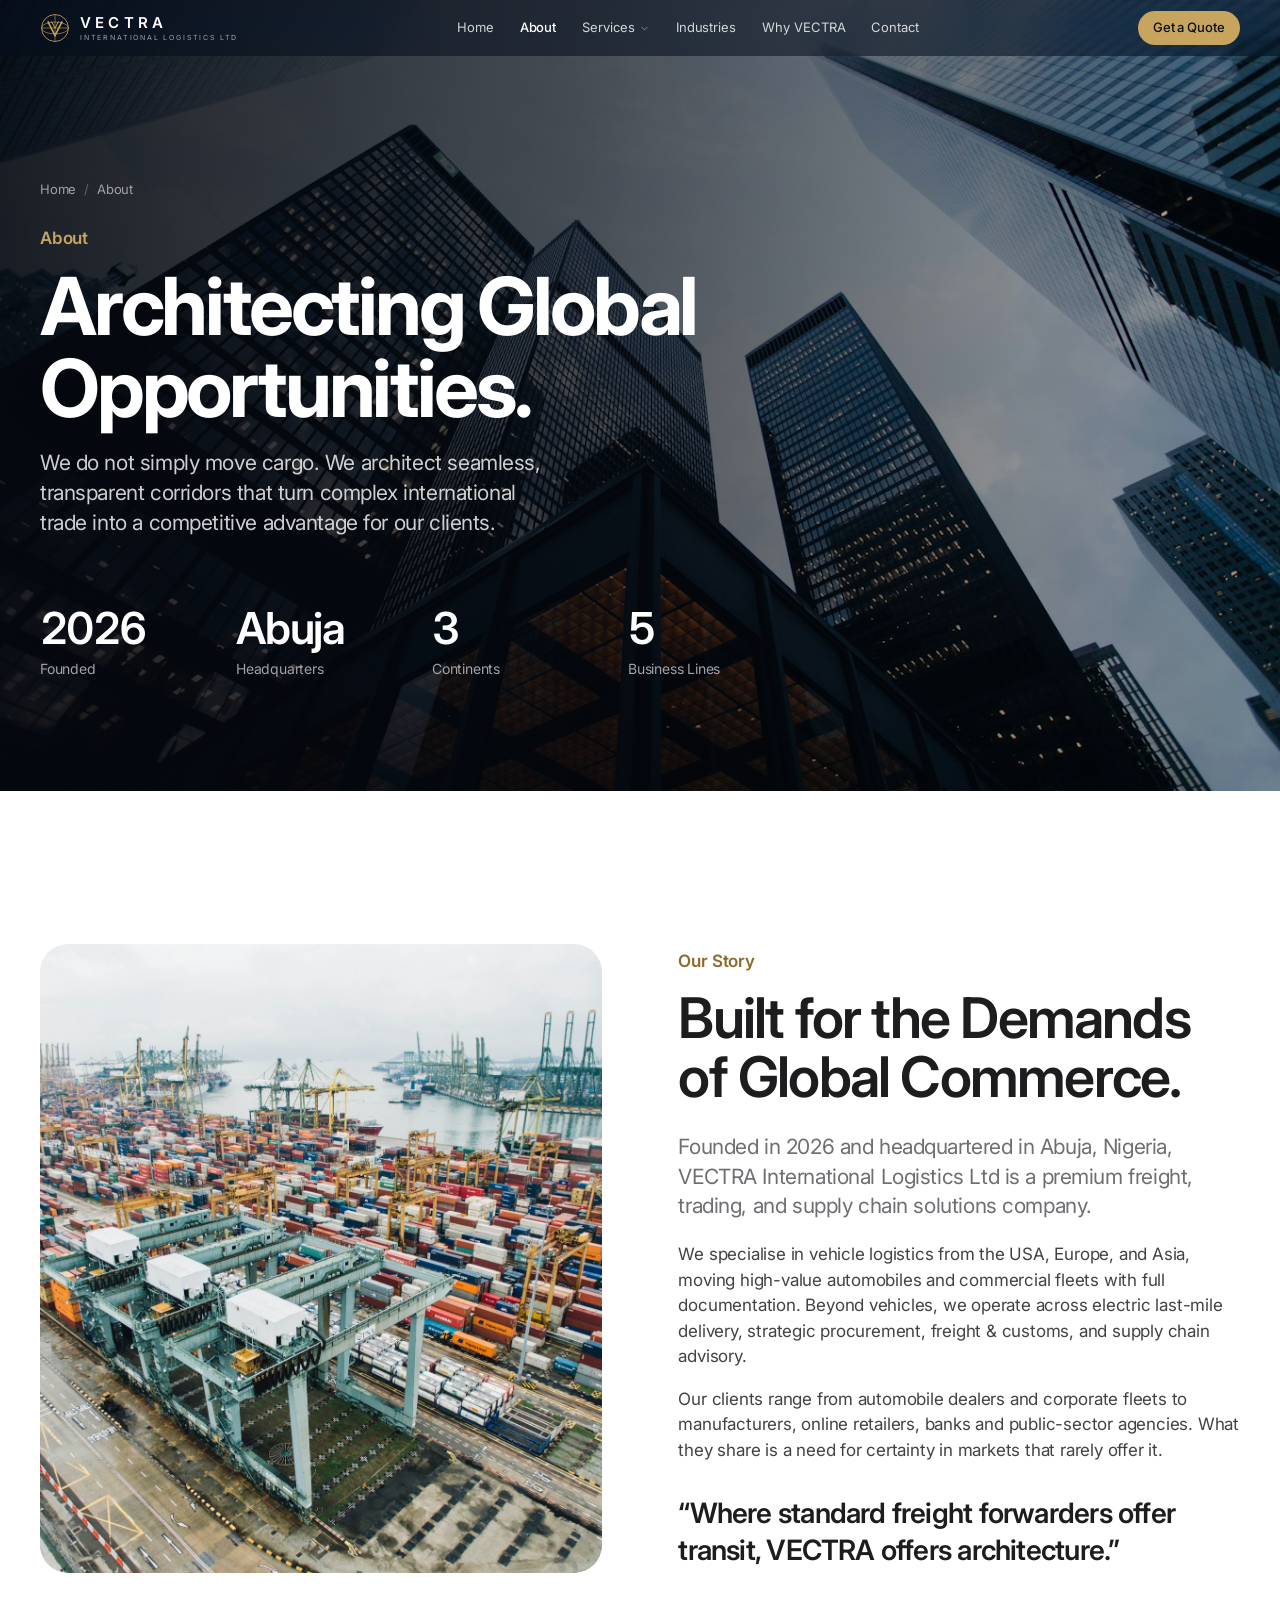
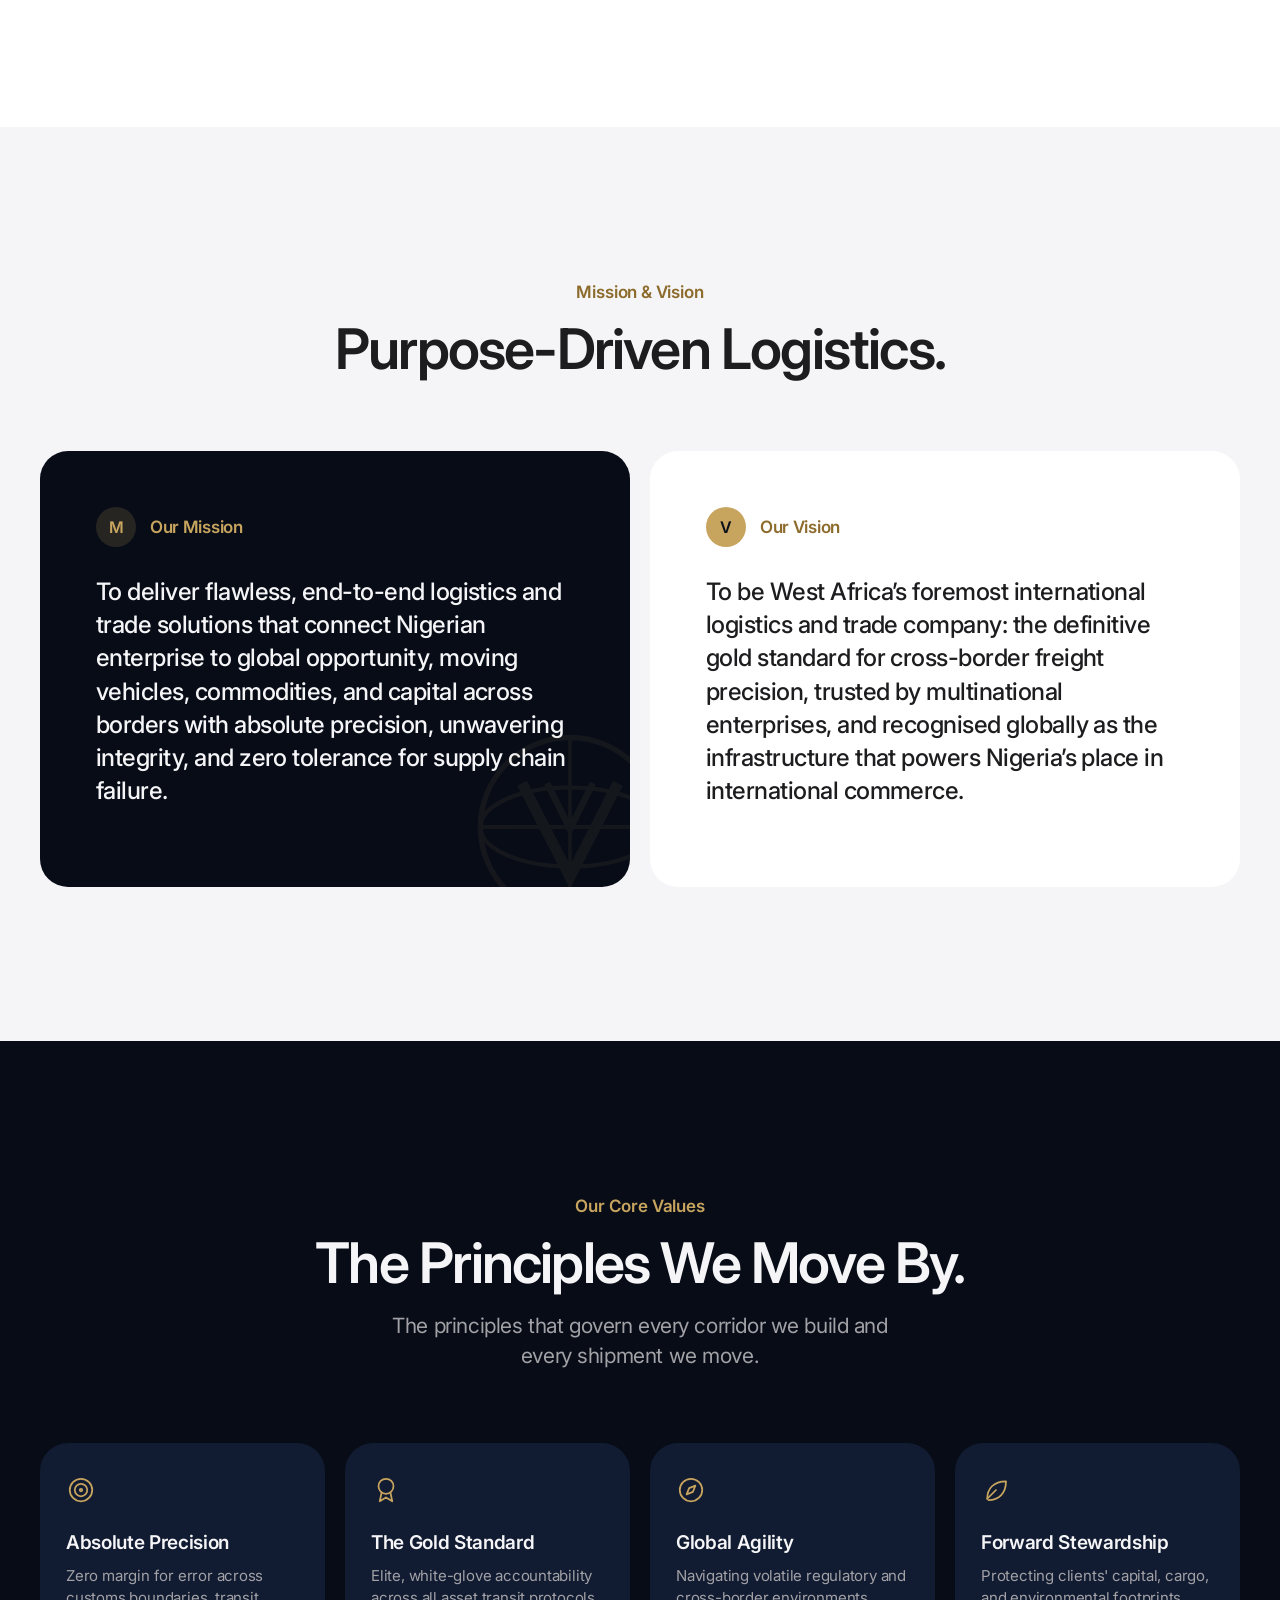
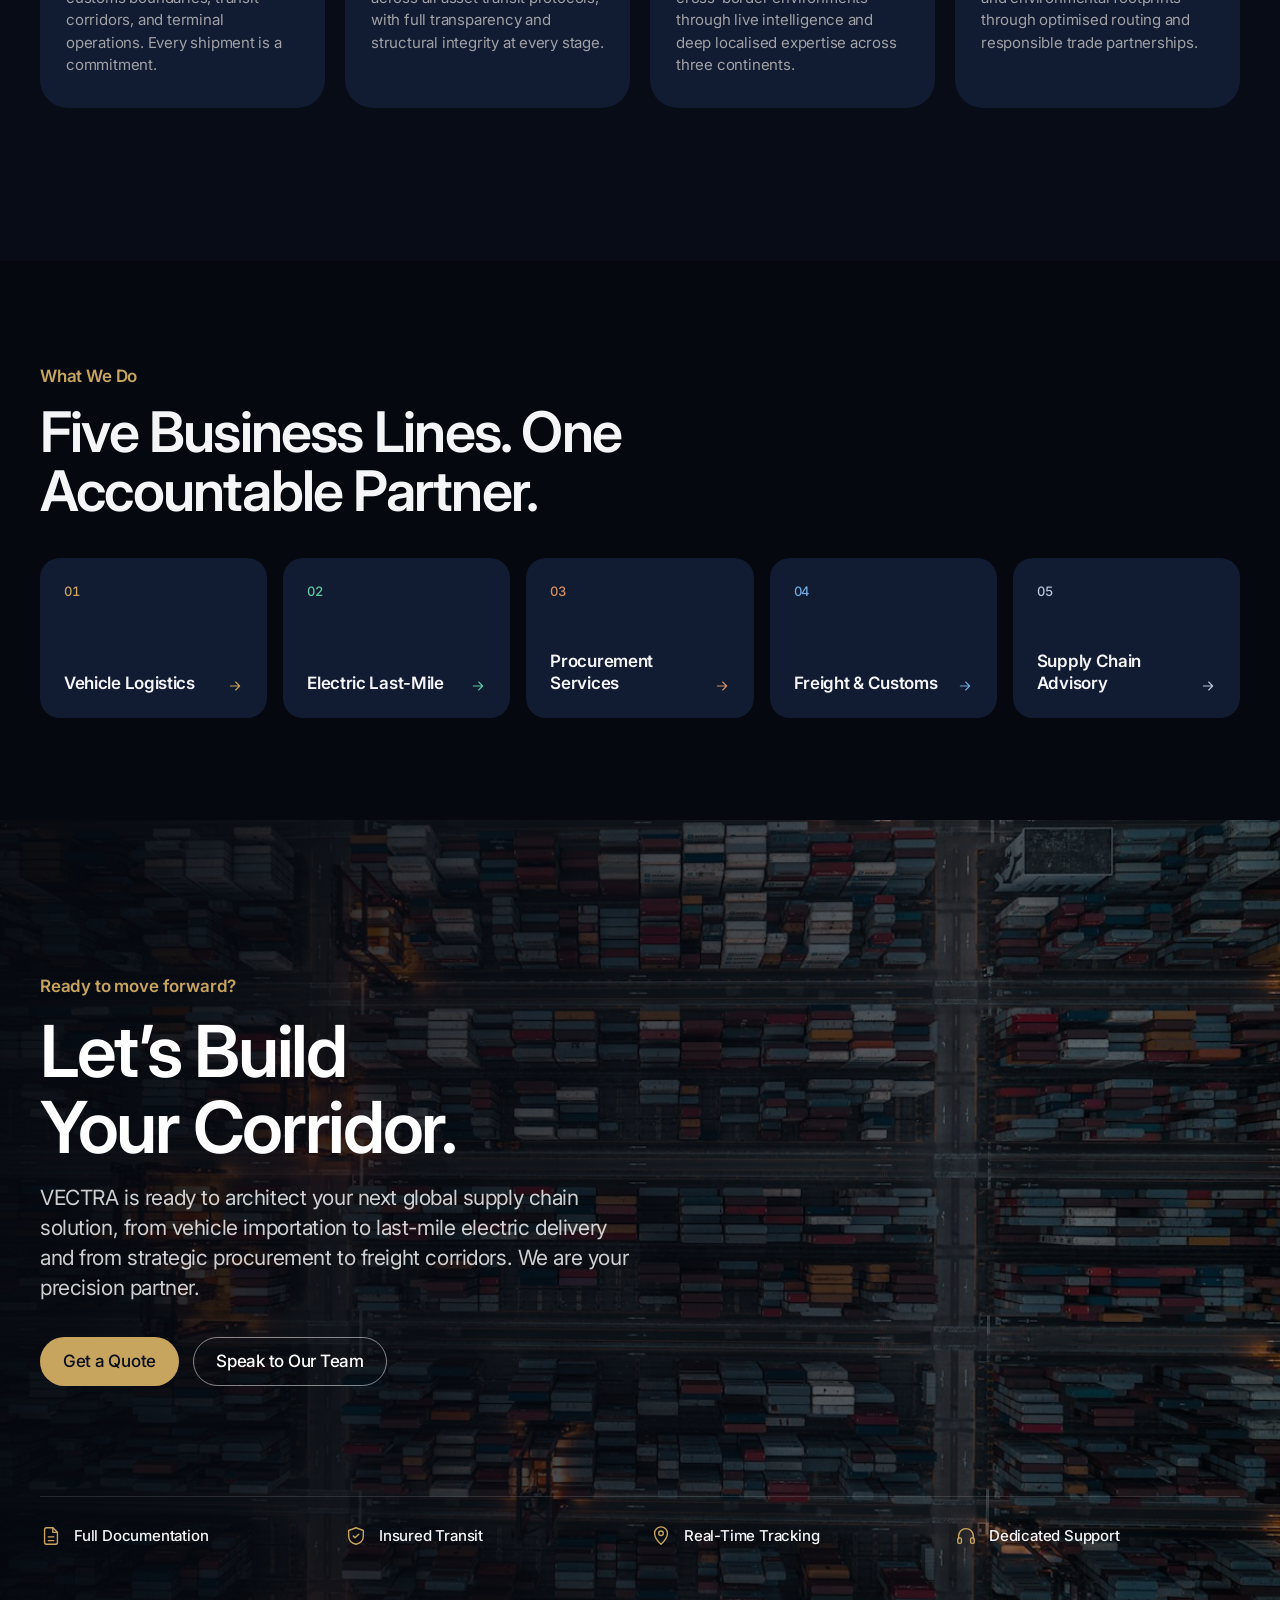
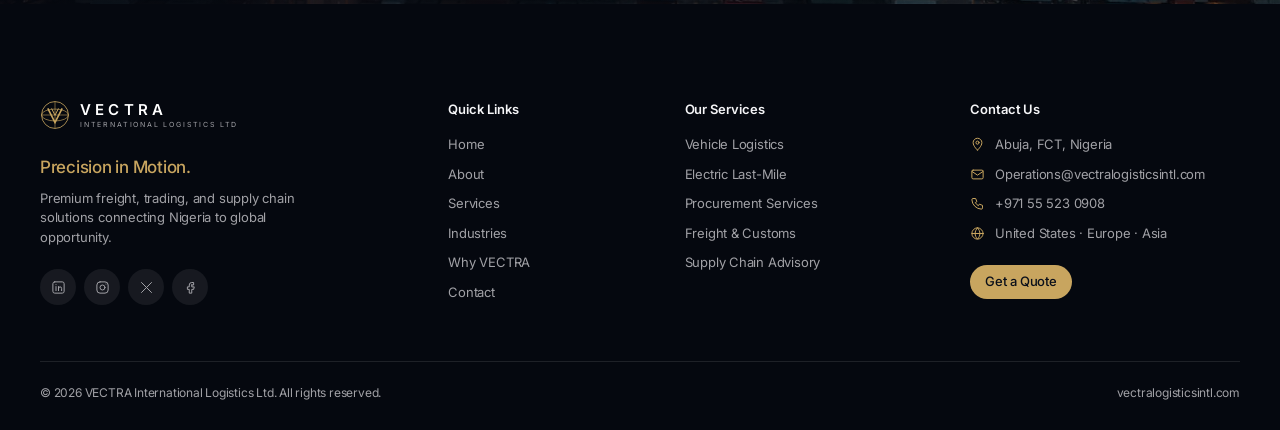
==== commit f498426f: "Update contact email and phone number Co-Authored-By: Claude Opus 5.5 <noreply@anthropic.com>" ====
--- a/about.html
+++ b/about.html
@@ -135,7 +135,7 @@
       <p class="lead">VECTRA is ready to architect your next global supply chain solution, from vehicle importation to last-mile electric delivery and from strategic procurement to freight corridors. We are your precision partner.</p>
       <div class="btn-row">
         <a class="btn btn--gold" href="contact.html">Get a Quote <svg viewBox="0 0 24 24" fill="none" stroke="currentColor" stroke-width="1.6" stroke-linecap="round" stroke-linejoin="round" aria-hidden="true"><path d="M5 12h14M13 6l6 6-6 6"/></svg></a>
-        <a class="btn btn--ghost" href="mailto:info@vectralogisticsintl.com">Speak to Our Team</a>
+        <a class="btn btn--ghost" href="mailto:Operations@vectralogisticsintl.com">Speak to Our Team</a>
       </div>
     </div>
     <ul class="assurances">
@@ -163,9 +163,8 @@
         <h4>Contact Us</h4>
         <ul class="contact-list">
           <li><svg viewBox="0 0 24 24" fill="none" stroke="currentColor" stroke-width="1.6" stroke-linecap="round" stroke-linejoin="round" aria-hidden="true"><path d="M12 21s-7-6.2-7-12a7 7 0 0 1 14 0c0 5.8-7 12-7 12z"/><circle cx="12" cy="9" r="2.5"/></svg><span>Abuja, FCT, Nigeria</span></li>
-          <li><svg viewBox="0 0 24 24" fill="none" stroke="currentColor" stroke-width="1.6" stroke-linecap="round" stroke-linejoin="round" aria-hidden="true"><rect x="3" y="5" width="18" height="14" rx="2"/><path d="M3 7l9 6 9-6"/></svg><a href="mailto:info@vectralogisticsintl.com">info@vectralogisticsintl.com</a></li>
-          <!-- TODO: replace placeholder phone number -->
-          <li><svg viewBox="0 0 24 24" fill="none" stroke="currentColor" stroke-width="1.6" stroke-linecap="round" stroke-linejoin="round" aria-hidden="true"><path d="M5 4h4l2 5-2.5 1.5a11 11 0 0 0 5 5L15 13l5 2v4a2 2 0 0 1-2 2A16 16 0 0 1 3 6a2 2 0 0 1 2-2"/></svg><a href="tel:+2348000000000">+234 800 000 0000</a></li>
+          <li><svg viewBox="0 0 24 24" fill="none" stroke="currentColor" stroke-width="1.6" stroke-linecap="round" stroke-linejoin="round" aria-hidden="true"><rect x="3" y="5" width="18" height="14" rx="2"/><path d="M3 7l9 6 9-6"/></svg><a href="mailto:Operations@vectralogisticsintl.com">Operations@vectralogisticsintl.com</a></li>
+          <li><svg viewBox="0 0 24 24" fill="none" stroke="currentColor" stroke-width="1.6" stroke-linecap="round" stroke-linejoin="round" aria-hidden="true"><path d="M5 4h4l2 5-2.5 1.5a11 11 0 0 0 5 5L15 13l5 2v4a2 2 0 0 1-2 2A16 16 0 0 1 3 6a2 2 0 0 1 2-2"/></svg><a href="tel:+971555230908">+971 55 523 0908</a></li>
           <li><svg viewBox="0 0 24 24" fill="none" stroke="currentColor" stroke-width="1.6" stroke-linecap="round" stroke-linejoin="round" aria-hidden="true"><circle cx="12" cy="12" r="9"/><path d="M3 12h18M12 3c2.5 2.7 3.8 5.7 3.8 9s-1.3 6.3-3.8 9c-2.5-2.7-3.8-5.7-3.8-9S9.5 5.7 12 3z"/></svg><span>United States · Europe · Asia</span></li>
         </ul>
         <a class="btn btn--gold btn--sm" href="contact.html">Get a Quote <svg viewBox="0 0 24 24" fill="none" stroke="currentColor" stroke-width="1.6" stroke-linecap="round" stroke-linejoin="round" aria-hidden="true"><path d="M5 12h14M13 6l6 6-6 6"/></svg></a>
